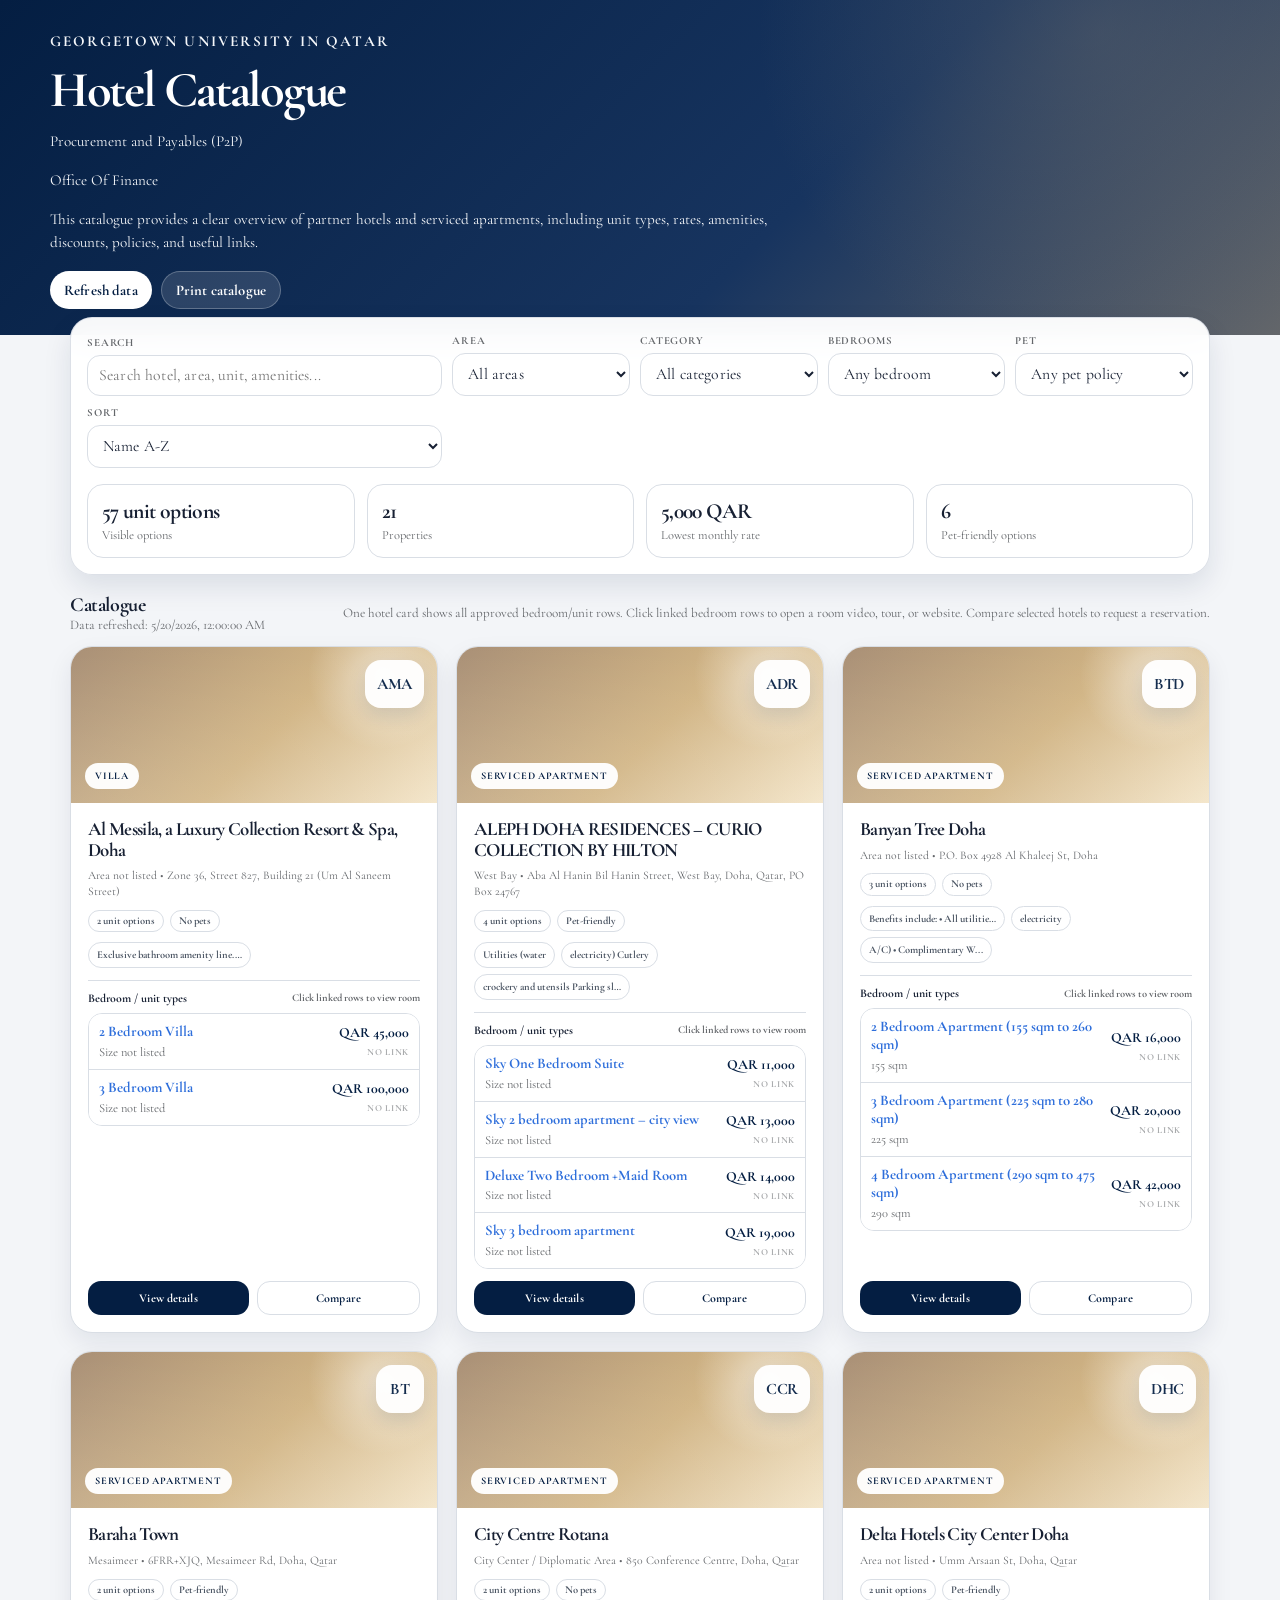
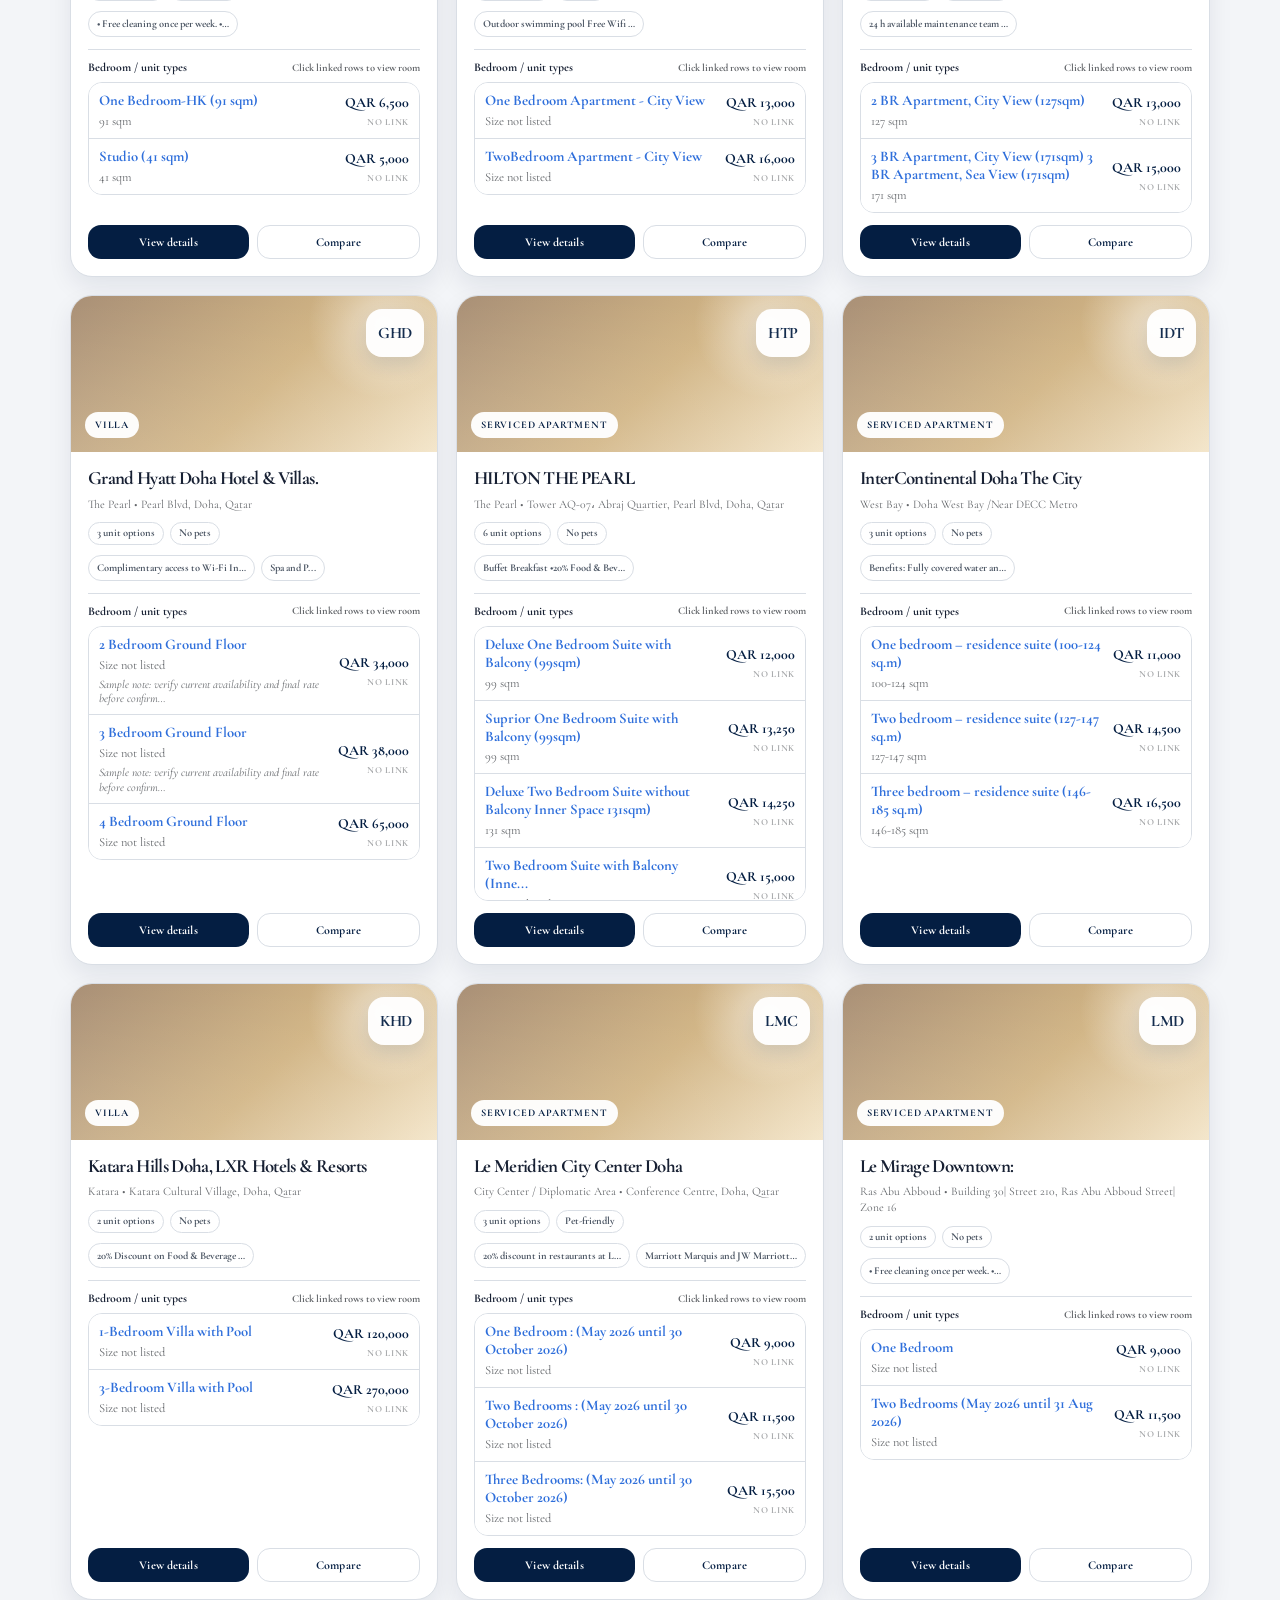
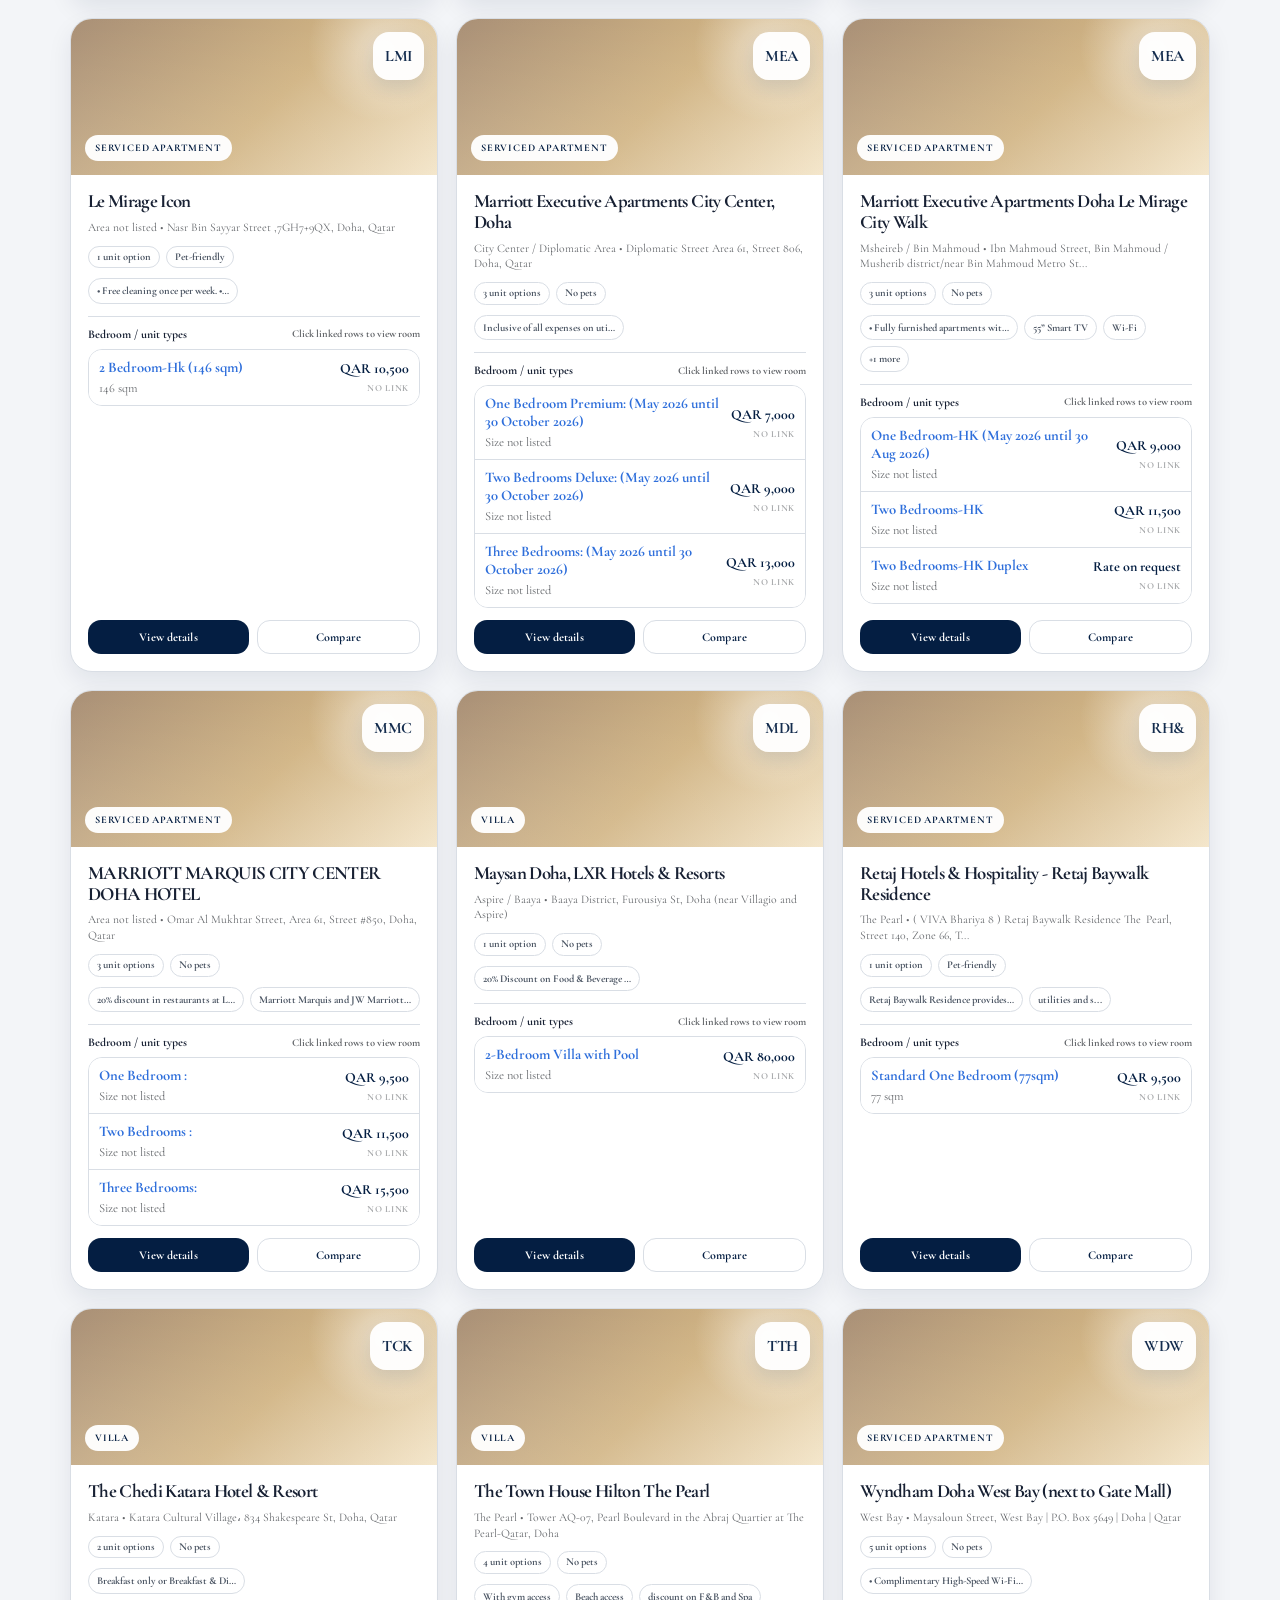
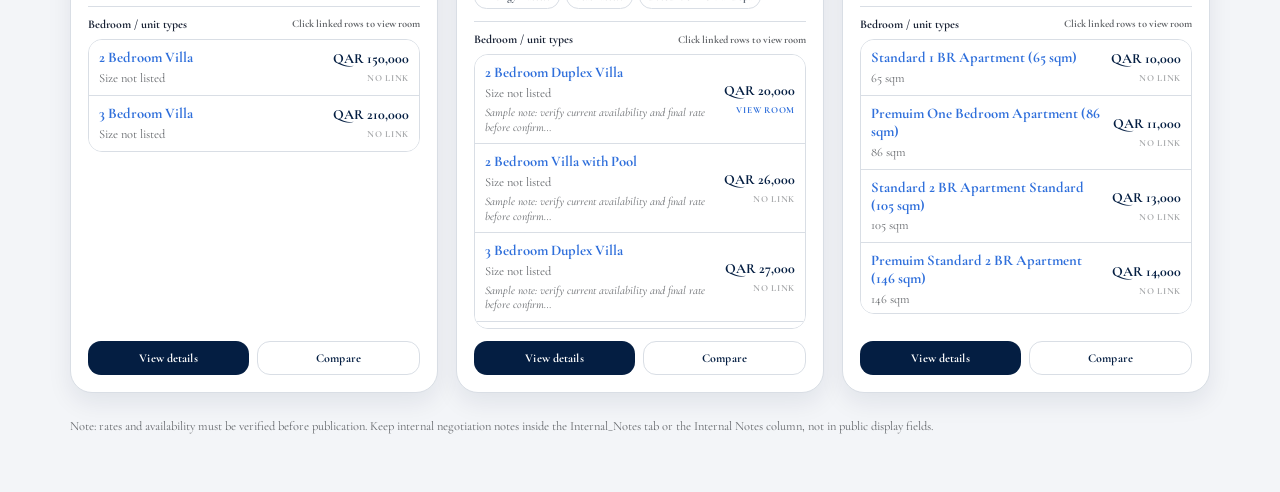
==== index.html @ a8987db7 "Update index.html" ====
<!doctype html>
<html lang="en">
<head>
  <meta charset="utf-8">
  <meta name="viewport" content="width=device-width, initial-scale=1">
  <title>GU-Q Hotel & Serviced Apartment Catalogue</title>
  <link rel="preconnect" href="https://fonts.googleapis.com">
  <link rel="preconnect" href="https://fonts.gstatic.com" crossorigin>
  <link href="https://fonts.googleapis.com/css2?family=Cormorant+Garamond:wght@500;600;700&family=Inter:wght@400;500;600;700;800&display=swap" rel="stylesheet">
  <link rel="stylesheet" href="styles.css">
</head>
<body>
  <header class="hero">
    <div class="hero-inner">
      <p class="eyebrow">Georgetown University in Qatar</p>
      <h1>Hotel Catalogue</h1>
      <p class="hero-subtitle">Procurement and Payables (P2P)</p>
      <p class="hero-subtitle">Office Of Finance</p>
      <p>This catalogue provides a clear overview of partner hotels and serviced apartments, including unit types, rates, amenities, discounts, policies, and useful links.</p>
      <div class="hero-actions">
        <button id="refreshBtn" type="button">Refresh data</button>
        <button id="printBtn" type="button" class="secondary">Print catalogue</button>
        <!--<button id="exportBtn" type="button" class="secondary">Export visible CSV</button>-->
      </div>
    </div>
  </header>

  <main>
    <section class="panel">
      <div class="toolbar">
        <div class="field">
          <label for="searchInput">Search</label>
          <input id="searchInput" type="search" placeholder="Search hotel, area, unit, amenities...">
        </div>
        <div class="field">
          <label for="areaFilter">Area</label>
          <select id="areaFilter"></select>
        </div>
        <div class="field">
          <label for="categoryFilter">Category</label>
          <select id="categoryFilter"></select>
        </div>
        <div class="field">
          <label for="bedroomFilter">Bedrooms</label>
          <select id="bedroomFilter"></select>
        </div>
        <div class="field">
          <label for="petFilter">Pet</label>
          <select id="petFilter">
            <option value="">Any pet policy</option>
            <option value="yes">Pet-friendly only</option>
            <option value="no">Not pet-friendly</option>
          </select>
        </div>
        <div class="field">
          <label for="sortSelect">Sort</label>
          <select id="sortSelect">
            <option value="name">Name A-Z</option>
            <option value="price-low">Price: low to high</option>
            <option value="price-high">Price: high to low</option>
            <option value="bedrooms">Bedrooms</option>
          </select>
        </div>
      </div>

      <div class="stats">
        <div class="stat"><strong id="resultCount">0 options</strong><span>Visible options</span></div>
        <div class="stat"><strong id="propertyCount">0</strong><span>Properties</span></div>
        <div class="stat"><strong id="minRate">—</strong><span>Lowest monthly rate</span></div>
        <div class="stat"><strong id="petCount">0</strong><span>Pet-friendly options</span></div>
      </div>
    </section>

    <div class="content-head">
      <div>
        <h2>Catalogue</h2>
        <div class="small-note" id="updatedAt">Loading data...</div>
      </div>
      <div class="small-note">One hotel card shows all approved bedroom/unit rows. Click linked bedroom rows to open a room video, tour, or website. Compare selected hotels to request a reservation.</div>
    </div>

    <section id="catalogueGrid" class="grid"></section>

    <section id="compareDrawer" class="compare-drawer">
      <div id="compareContent"></div>
    </section>

    <p class="footer-note">
      Note: rates and availability must be verified before publication. Keep internal negotiation notes inside the Internal_Notes tab or the Internal Notes column, not in public display fields.
    </p>
  </main>

  <div id="detailModal" class="modal">
    <div id="modalBody"></div>
  </div>

  <script src="config.js"></script>
  <script src="sample-data.js"></script>
  <script src="app.js"></script>
</body>
</html>
---- styles.css ----
:root {
  --ink: #172033;
  --muted: #63666A;
  --line: #D9DEE5;
  --soft: #F4F5F7;
  --card: #FFFFFF;
  --navy: #041E42;
  --blue: #2F6FDB;
  --gray: #63666A;
  --silver: #EEF1F4;
  --green: #246B3D;
  --red: #A33D2D;
  --shadow: 0 12px 28px rgba(4, 30, 66, 0.10);
  --radius: 22px;
}

* {
  box-sizing: border-box;
}

body {
  margin: 0;
  font-family: "Cormorant Garamond", Garamond, "Times New Roman", serif;
  color: var(--ink);
  background: #F3F5F8;
}

a {
  color: inherit;
}

.hero {
  background:
    radial-gradient(circle at 86% 10%, rgba(99,102,106,0.42), transparent 30%),
    linear-gradient(135deg, #041E42, #17345F 62%, #63666A);
  color: white;
  padding: 30px 22px 26px;
}

.hero-inner {
  max-width: 1180px;
  margin: 0 auto;
}

.eyebrow {
  color: #D7DBE0;
  font-size: 0.76rem;
  text-transform: uppercase;
  letter-spacing: 0.14em;
  font-weight: 800;
  margin: 0 0 10px;
}

h1 {
  margin: 0;
  font-size: clamp(1.8rem, 4vw, 3.15rem);
  line-height: 1.02;
  letter-spacing: -0.045em;
  max-width: 820px;
}

.hero p {
  max-width: 760px;
  color: #F5F7FA;
  font-size: 0.95rem;
  line-height: 1.55;
}

.hero-actions {
  display: flex;
  gap: 9px;
  flex-wrap: wrap;
  margin-top: 16px;
}

button, .button-link {
  font-family: inherit;
  border: 0;
  cursor: pointer;
  border-radius: 999px;
  padding: 9px 14px;
  font-weight: 800;
  font-size: 0.92rem;
  background: white;
  color: var(--navy);
  text-decoration: none;
}

button.secondary {
  background: rgba(255,255,255,0.13);
  color: white;
  border: 1px solid rgba(255,255,255,0.25);
}

button.ghost {
  background: transparent;
  color: var(--navy);
  border: 1px solid var(--line);
}

main {
  max-width: 1180px;
  margin: -18px auto 56px;
  padding: 0 20px;
}

.panel {
  background: rgba(255,255,255,0.96);
  backdrop-filter: blur(15px);
  border: 1px solid rgba(217,222,229,0.92);
  box-shadow: var(--shadow);
  border-radius: var(--radius);
  padding: 16px;
}

.toolbar {
  display: grid;
  grid-template-columns: 2fr repeat(4, minmax(130px, 1fr));
  gap: 10px;
  align-items: end;
}

.field label {
  display: block;
  font-size: 0.68rem;
  color: var(--muted);
  font-weight: 900;
  text-transform: uppercase;
  letter-spacing: 0.08em;
  margin-bottom: 6px;
}

input, select {
  font-family: inherit;
  width: 100%;
  border: 1px solid var(--line);
  border-radius: 13px;
  padding: 10px 11px;
  font-size: 0.98rem;
  background: white;
  color: var(--ink);
}

.stats {
  display: grid;
  grid-template-columns: repeat(4, minmax(0, 1fr));
  gap: 12px;
  margin: 16px 0 0;
}

.stat {
  background: white;
  border: 1px solid var(--line);
  border-radius: 16px;
  padding: 13px 14px;
}

.stat strong {
  display: block;
  font-size: 1.35rem;
  letter-spacing: -0.03em;
}

.stat span {
  color: var(--muted);
  font-size: 0.78rem;
}

.content-head {
  display: flex;
  justify-content: space-between;
  align-items: center;
  gap: 12px;
  margin: 18px 0 13px;
}

.content-head h2 {
  margin: 0;
  font-size: 1.25rem;
  letter-spacing: -0.02em;
}

.small-note {
  color: var(--muted);
  font-size: 0.82rem;
}

.grid {
  display: grid;
  grid-template-columns: repeat(3, minmax(0, 1fr));
  gap: 18px;
}

.card {
  background: var(--card);
  border: 1px solid var(--line);
  border-radius: var(--radius);
  overflow: hidden;
  box-shadow: 0 10px 24px rgba(4, 30, 66, 0.08);
  display: flex;
  flex-direction: column;
}

.card-media {
  height: 156px;
  background:
    radial-gradient(circle at 85% 18%, rgba(255,255,255,0.5), transparent 22%),
    linear-gradient(135deg, #a68c72 0%, #cfb17f 55%, #f2e2c3 100%);
  color: var(--navy);
  display: grid;
  place-items: center;
  position: relative;
  overflow: hidden;
}

.card-media::after {
  content: "";
  position: absolute;
  inset: 0;
  background: linear-gradient(180deg, rgba(255,255,255,0.03), rgba(255,253,248,0.16));
  pointer-events: none;
}

.card-media img {
  width: 100%;
  height: 100%;
  object-fit: cover;
}

.placeholder,
.media-initials {
  position: absolute;
  top: 13px;
  right: 13px;
  display: inline-grid;
  place-items: center;
  min-width: 48px;
  height: 48px;
  padding: 0 12px;
  border-radius: 16px;
  background: rgba(255,255,255,0.96);
  color: var(--navy);
  font-size: 1rem;
  font-weight: 900;
  letter-spacing: -0.02em;
  box-shadow: 0 8px 18px rgba(4,30,66,0.12);
  opacity: 1;
}

.badge {
  position: absolute;
  bottom: 14px;
  left: 14px;
  background: rgba(255,255,255,0.96);
  color: var(--navy);
  border-radius: 999px;
  padding: 7px 10px;
  font-size: 0.64rem;
  letter-spacing: 0.08em;
  text-transform: uppercase;
  font-weight: 900;
  z-index: 1;
}

.card-body {
  padding: 16px 17px 17px;
  display: flex;
  flex-direction: column;
  gap: 8px;
  flex: 1;
}

.hotel-title-row {
  display: block;
}

.card h3 {
  margin: 0;
  font-size: 1.18rem;
  line-height: 1.1;
  letter-spacing: -0.035em;
  font-weight: 700;
}

.unit {
  color: var(--muted);
  font-size: 0.73rem;
  line-height: 1.35;
}

.meta {
  display: flex;
  flex-wrap: wrap;
  gap: 6px;
  margin-top: 2px;
}

.pill {
  border: 1px solid var(--line);
  background: #FFFFFF;
  border-radius: 999px;
  padding: 5px 8px;
  font-size: 0.66rem;
  color: #4B5563;
  font-weight: 800;
  line-height: 1;
}

.price {
  font-size: 0.94rem;
  line-height: 1.08;
  font-weight: 900;
  letter-spacing: -0.035em;
  margin-top: 0;
  color: var(--navy);
  text-align: right;
  white-space: nowrap;
}

.price small {
  display: block;
  font-size: 0.58rem;
  color: var(--muted);
  font-weight: 800;
  letter-spacing: 0;
  margin-top: 2px;
}

.amenities {
  color: #4B5563;
  font-size: 0.72rem;
  line-height: 1.45;
  min-height: 0;
}

.amenity-chips {
  display: flex;
  flex-wrap: wrap;
  gap: 6px;
  margin-top: 2px;
}

.amenity-chip {
  max-width: 100%;
  border: 1px solid var(--line);
  background: #FFFFFF;
  border-radius: 999px;
  padding: 6px 8px;
  font-size: 0.66rem;
  color: #4B5563;
  font-weight: 700;
  line-height: 1.1;
  white-space: nowrap;
  overflow: hidden;
  text-overflow: ellipsis;
}

.card-actions {
  display: flex;
  gap: 8px;
  margin-top: auto;
  padding-top: 4px;
}

.card-actions button {
  flex: 1;
  padding: 9px 11px;
  border-radius: 13px;
  font-size: 0.75rem;
}

.primary {
  background: var(--navy);
  color: white;
}

.compare-selected {
  background: #eaf7ef !important;
  color: var(--green) !important;
}

.empty {
  padding: 34px;
  text-align: center;
  border: 1px dashed #B8BDC4;
  border-radius: var(--radius);
  background: white;
  color: var(--muted);
}

.modal {
  position: fixed;
  inset: 0;
  background: rgba(4,30,66,0.68);
  display: none;
  align-items: center;
  justify-content: center;
  padding: 20px;
  z-index: 20;
}

.modal.open {
  display: flex;
}

.modal-card {
  background: #FFFFFF;
  border-radius: 24px;
  max-width: 940px;
  width: 100%;
  max-height: 92vh;
  overflow: auto;
  box-shadow: 0 32px 70px rgba(0,0,0,0.3);
}

.modal-hero {
  height: 220px;
  background: linear-gradient(135deg, #041E42, #63666A 60%, #D7DBE0);
  color: var(--navy);
  position: relative;
  display: grid;
  place-items: center;
}

.modal-hero img {
  width: 100%;
  height: 100%;
  object-fit: cover;
}

.close {
  position: absolute;
  top: 14px;
  right: 14px;
  background: rgba(255,253,248,0.92);
  color: var(--navy);
}

.modal-content {
  padding: 21px;
}

.details-grid {
  display: grid;
  grid-template-columns: 1fr 1fr;
  gap: 14px;
}

.detail-block {
  background: var(--soft);
  border: 1px solid var(--line);
  border-radius: 16px;
  padding: 14px;
}

.detail-block h4 {
  margin: 0 0 8px;
  font-size: 0.92rem;
}

.detail-block p {
  white-space: pre-line;
  margin: 0;
  line-height: 1.52;
  color: #4B5563;
  font-size: 0.86rem;
}

.links {
  display: flex;
  gap: 8px;
  flex-wrap: wrap;
  margin-top: 12px;
}

.links a {
  display: inline-block;
  background: var(--navy);
  color: white;
  padding: 9px 12px;
  border-radius: 999px;
  font-weight: 800;
  text-decoration: none;
  font-size: 0.78rem;
}

.compare-drawer {
  position: sticky;
  bottom: 16px;
  z-index: 10;
  margin-top: 20px;
  display: none;
}

.compare-drawer.open {
  display: block;
}

.compare-table {
  width: 100%;
  border-collapse: collapse;
  overflow: hidden;
  border-radius: 18px;
  background: white;
  box-shadow: var(--shadow);
}

.compare-table th,
.compare-table td {
  padding: 11px;
  border-bottom: 1px solid var(--line);
  text-align: left;
  vertical-align: top;
  font-size: 0.82rem;
}

.compare-table th {
  background: var(--navy);
  color: white;
}

.footer-note {
  margin-top: 24px;
  color: var(--muted);
  font-size: 0.78rem;
  line-height: 1.5;
}

/* Grouped hotel view: one hotel card can display many bedroom/unit types. */
.hotel-card .card-body {
  gap: 8px;
}

.unit-list-head {
  display: flex;
  align-items: center;
  justify-content: space-between;
  gap: 12px;
  margin-top: 4px;
  padding-top: 10px;
  border-top: 1px solid var(--line);
  font-size: 0.74rem;
}

.unit-list-head strong {
  font-size: 0.74rem;
}

.unit-list-head span {
  color: var(--muted);
  font-size: 0.66rem;
  font-weight: 800;
}

.unit-list {
  display: grid;
  gap: 0;
  border: 1px solid var(--line);
  border-radius: 14px;
  overflow: hidden;
  background: white;
  max-height: 275px;
}

.unit-row {
  display: grid;
  grid-template-columns: minmax(0, 1fr) auto;
  gap: 10px;
  align-items: center;
  border-bottom: 1px solid var(--line);
  background: #FFFFFF;
  padding: 9px 10px;
}

.unit-row:last-child {
  border-bottom: 0;
}

.unit-row.compact {
  background: #FFFFFF;
}

.unit-row-link {
  text-decoration: none;
  color: inherit;
  transition: background 0.16s ease, transform 0.16s ease, border-color 0.16s ease;
}

.unit-row-link:hover {
  background: #F4F8FF;
  border-color: rgba(4,30,66,0.22);
}

.unit-side {
  text-align: right;
  display: grid;
  gap: 2px;
  justify-items: end;
}

.unit-link-label {
  display: inline-block !important;
  color: var(--blue) !important;
  font-size: 0.58rem !important;
  font-weight: 900;
  text-transform: uppercase;
  letter-spacing: 0.08em;
}

.muted-link {
  color: var(--muted) !important;
  opacity: 0.55;
}

.unit-row strong,
.unit-option-line strong {
  display: block;
  font-size: 0.92rem;
  color: var(--blue);
  line-height: 1.22;
  font-weight: 750;
}

.unit-row span,
.unit-option-line span {
  display: block;
  color: var(--muted);
  font-size: 0.78rem;
  margin-top: 3px;
}

.unit-price {
  font-weight: 700;
  font-size: 0.88rem;
  color: var(--navy);
  white-space: nowrap;
  text-align: right;
}

.unit-options-block {
  background: #ffffff;
}

.unit-options-table {
  display: grid;
  gap: 8px;
}

.unit-option-line {
  display: grid;
  grid-template-columns: minmax(0, 1fr) auto;
  gap: 12px;
  align-items: center;
  padding: 11px;
  border: 1px solid var(--line);
  border-radius: 14px;
  background: var(--soft);
}

.unit-option-line > div:last-child {
  text-align: right;
  white-space: nowrap;
}

@media (max-width: 980px) {
  .toolbar {
    grid-template-columns: 1fr 1fr;
  }
  .grid, .stats {
    grid-template-columns: repeat(2, minmax(0, 1fr));
  }
}

@media (max-width: 640px) {
  .toolbar, .grid, .stats, .details-grid {
    grid-template-columns: 1fr;
  }
  main {
    padding: 0 14px;
  }
  .hotel-title-row,
  .unit-row,
  .unit-option-line {
    grid-template-columns: 1fr;
  }
  .price,
  .unit-price,
  .unit-option-line > div:last-child {
    text-align: left;
  }
}

@media print {
  .hero-actions, .toolbar, .card-actions, .compare-drawer, .modal {
    display: none !important;
  }
  body {
    background: white;
  }
  main {
    margin: 0;
    max-width: none;
  }
  .grid {
    grid-template-columns: repeat(2, 1fr);
  }
  .card {
    break-inside: avoid;
  }
}


.modal-eyebrow {
  color: var(--blue);
  margin-bottom: 8px;
}

.unit-option-link {
  text-decoration: none;
  color: inherit;
  transition: background 0.16s ease, border-color 0.16s ease;
}

.unit-option-link:hover {
  background: #F4F8FF;
  border-color: rgba(4,30,66,0.24);
}

@media (max-width: 640px) {
  .unit-side {
    text-align: left;
    justify-items: start;
  }
}


/* Garamond-style serif refinement */
body, button, input, select, textarea {
  font-family: "Cormorant Garamond", Garamond, "Times New Roman", serif;
}

button, .button-link, input, select {
  letter-spacing: 0.01em;
}

/* Details modal no longer repeats the hotel image. */
.modal-card {
  position: relative;
}

.no-detail-image .modal-content {
  padding-top: 58px;
}

.no-detail-image .close {
  top: 16px;
  right: 16px;
}

/* Room rows: friendly blue for the clickable bedroom/unit option names. */
.unit-row strong,
.unit-option-line strong,
.compare-unit-line strong {
  color: var(--blue);
}

.unit-row-link:hover,
.unit-option-link:hover {
  background: #F3F8FF;
  border-color: rgba(47, 111, 219, 0.28);
}

.rate-note-inline {
  color: #5B6472 !important;
  font-style: italic;
  margin-top: 4px !important;
}

.rate-notes-block {
  background: #F8FAFC;
}

.rate-notes-list {
  display: grid;
  gap: 8px;
}

.rate-note-item {
  background: white;
  border: 1px solid var(--line);
  border-radius: 12px;
  padding: 9px 10px;
}

.rate-note-item strong {
  display: block;
  color: var(--blue);
  font-size: 0.95rem;
  margin-bottom: 3px;
}

.rate-note-item p {
  margin: 0;
  white-space: pre-line;
}

.compare-panel {
  background: white;
  border: 1px solid var(--line);
  border-radius: 18px;
  box-shadow: var(--shadow);
  overflow: hidden;
}

.compare-heading {
  padding: 13px 15px;
  border-bottom: 1px solid var(--line);
  background: #F8FAFC;
}

.compare-heading strong {
  display: block;
  color: var(--navy);
  font-size: 1.05rem;
}

.compare-heading span {
  display: block;
  color: var(--muted);
  font-size: 0.86rem;
  margin-top: 2px;
}

.compare-unit-line {
  padding: 5px 0;
  border-bottom: 1px solid rgba(217,222,229,0.72);
}

.compare-unit-line:last-child {
  border-bottom: 0;
}

.compare-unit-line strong {
  display: block;
  font-size: 0.95rem;
}

.compare-unit-line span,
.compare-unit-line em {
  display: block;
  color: var(--muted);
  font-size: 0.82rem;
  line-height: 1.35;
}

.compare-unit-line em {
  font-style: italic;
}

.compare-actions {
  display: grid;
  gap: 8px;
  min-width: 150px;
}

.reservation-select {
  border: 1px solid rgba(47, 111, 219, 0.35);
  color: var(--navy);
  background: #F3F8FF;
  border-radius: 999px;
  padding: 8px 10px;
  font-weight: 700;
  cursor: pointer;
}

.remove-compare {
  width: 100%;
  border-radius: 999px !important;
  padding: 8px 10px !important;
}

@media (max-width: 760px) {
  .compare-table,
  .compare-table thead,
  .compare-table tbody,
  .compare-table th,
  .compare-table td,
  .compare-table tr {
    display: block;
    width: 100%;
  }

  .compare-table thead {
    display: none;
  }

  .compare-table tr {
    border-bottom: 1px solid var(--line);
    padding: 10px;
  }

  .compare-table td {
    border-bottom: 0;
    padding: 7px 4px;
  }
}


/* === Final robustness and polish overrides === */
body,
button,
input,
select,
textarea {
  font-family: "Cormorant Garamond", Garamond, "Times New Roman", serif;
}

.unit-row strong,
.unit-option-line strong,
.compare-unit-line strong {
  color: #2F6FDB;
}

.rate-note-inline {
  display: block;
  margin-top: 3px;
  color: #63666A !important;
  font-size: 0.72rem !important;
  line-height: 1.25;
  font-style: italic;
}

.rate-notes-list {
  display: grid;
  gap: 9px;
}

.rate-note-item {
  background: #FFFFFF;
  border: 1px solid #D9DEE5;
  border-radius: 13px;
  padding: 10px 11px;
}

.rate-note-item strong {
  color: #041E42;
  display: block;
  margin-bottom: 4px;
}

.rate-note-item p {
  margin: 0;
}

.modal-card.no-detail-image {
  position: relative;
}

.no-detail-image .modal-content {
  padding-top: 58px;
}

.no-detail-image .close {
  top: 16px;
  right: 16px;
}

.compare-actions {
  display: grid;
  gap: 8px;
  min-width: 160px;
}

.reservation-select {
  border: 1px solid rgba(47, 111, 219, 0.35);
  color: #041E42;
  background: #F3F8FF;
  border-radius: 999px;
  padding: 8px 10px;
  font-weight: 700;
  cursor: pointer;
  width: 100%;
}

.remove-compare {
  width: 100%;
  border-radius: 999px !important;
  padding: 8px 10px !important;
}

@media (max-width: 760px) {
  .grid {
    grid-template-columns: 1fr;
  }

  .toolbar {
    grid-template-columns: 1fr;
  }

  .stats {
    grid-template-columns: 1fr 1fr;
  }

  .content-head,
  .unit-list-head {
    flex-direction: column;
    align-items: flex-start;
  }

  .details-grid {
    grid-template-columns: 1fr;
  }

  .unit-row,
  .unit-option-line {
    grid-template-columns: 1fr;
  }

  .unit-side {
    text-align: left;
    justify-items: start;
  }
}
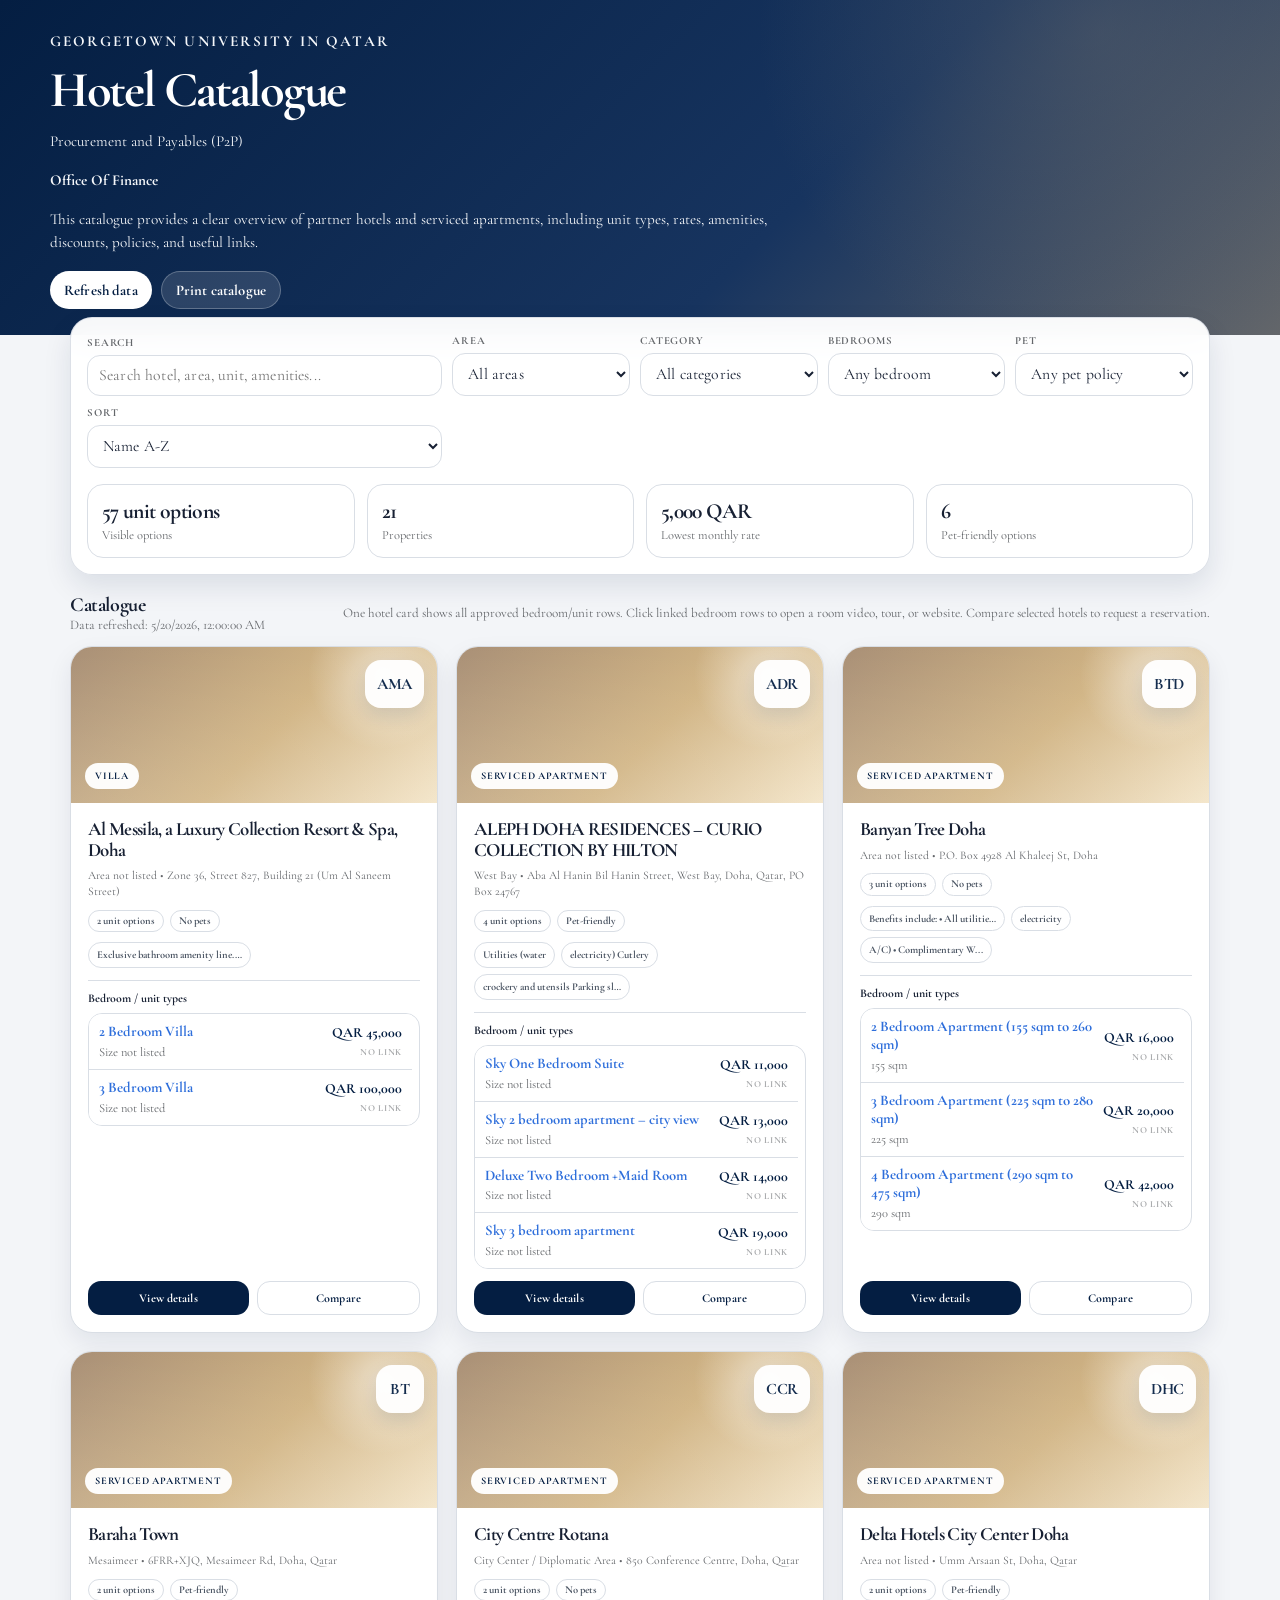
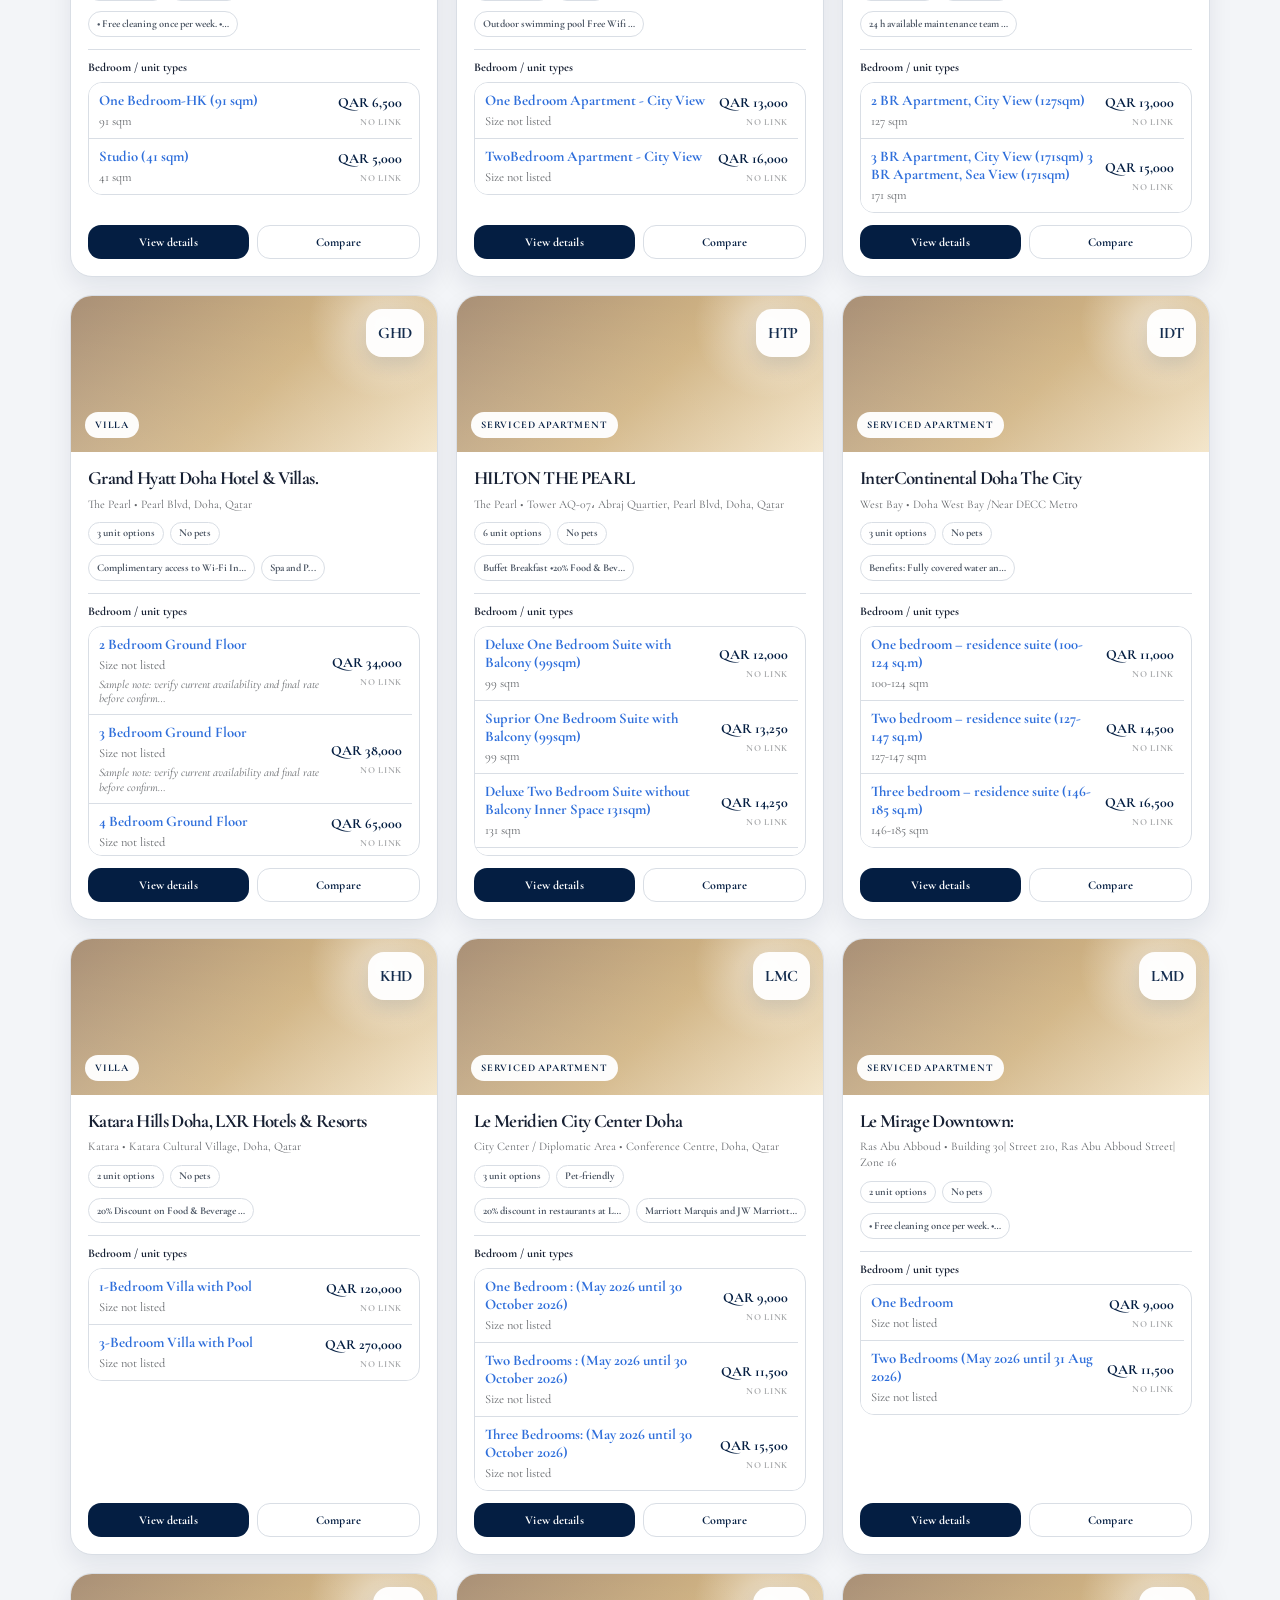
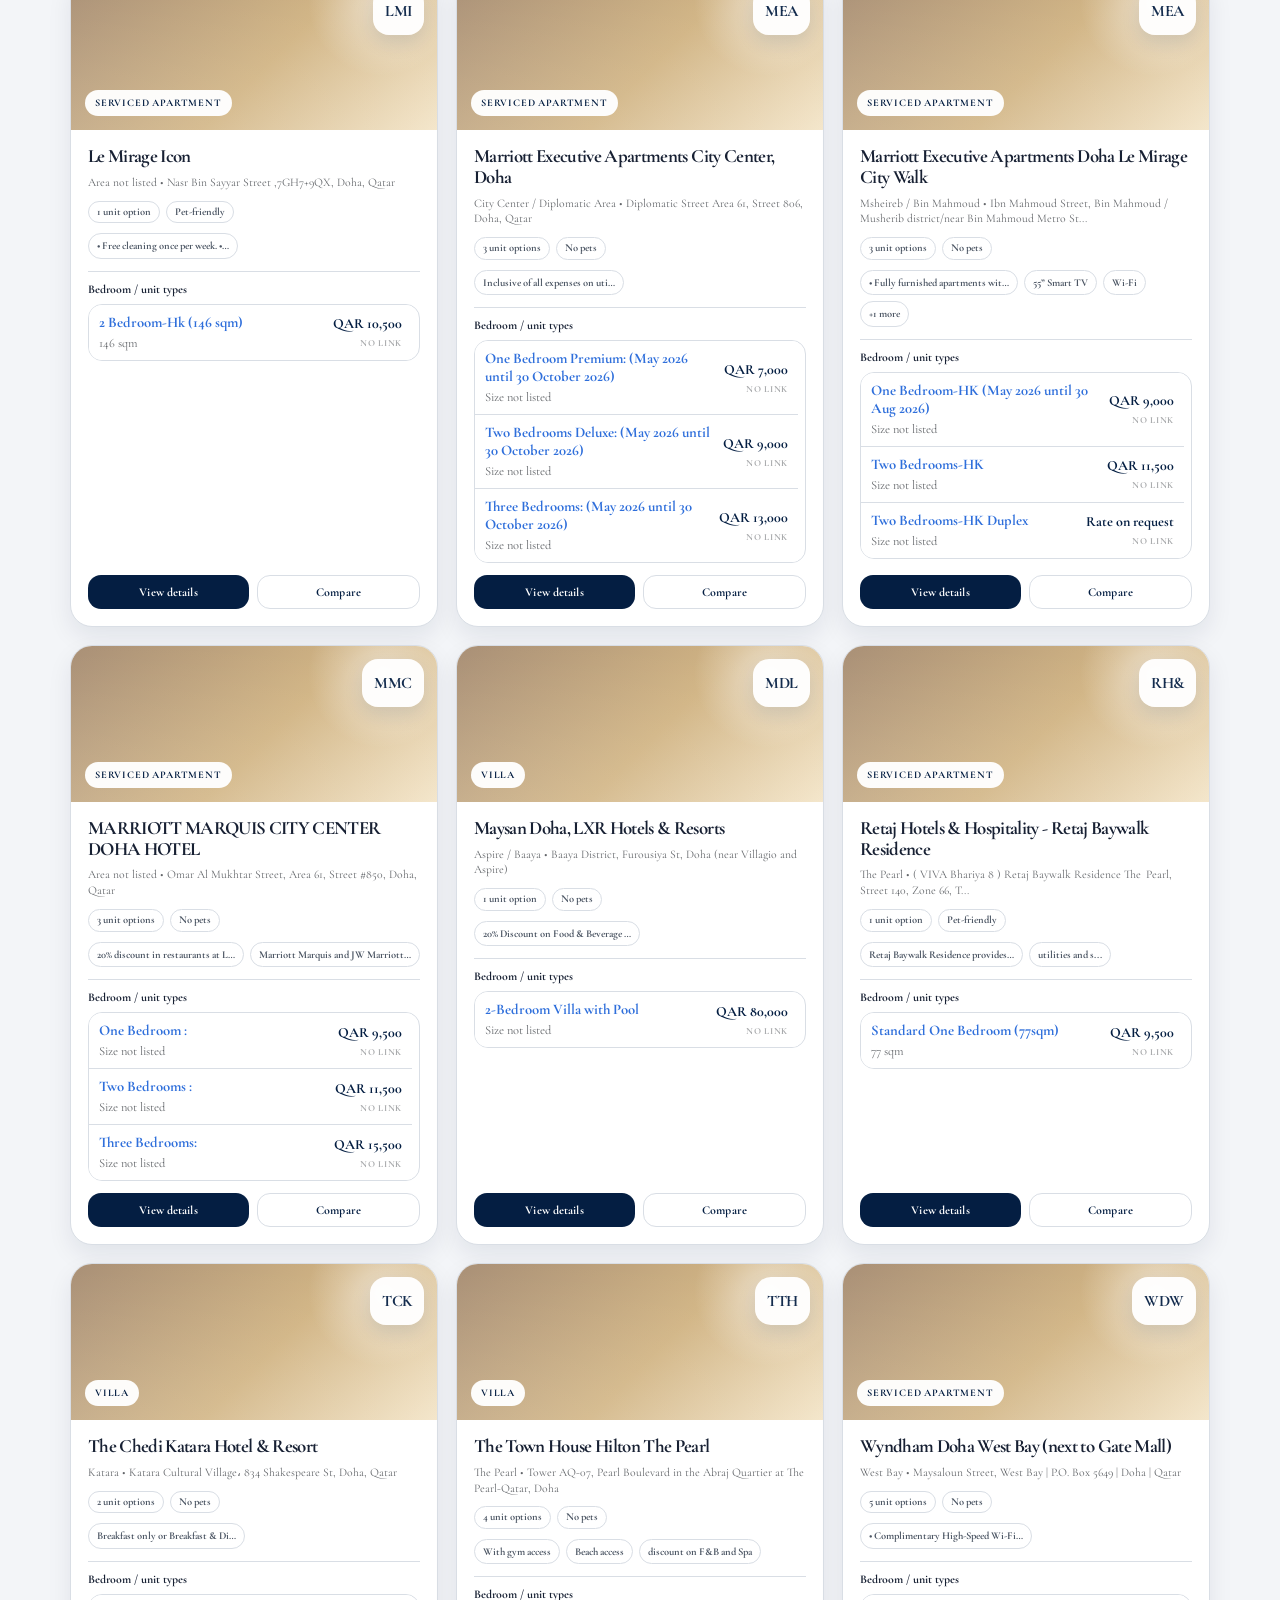
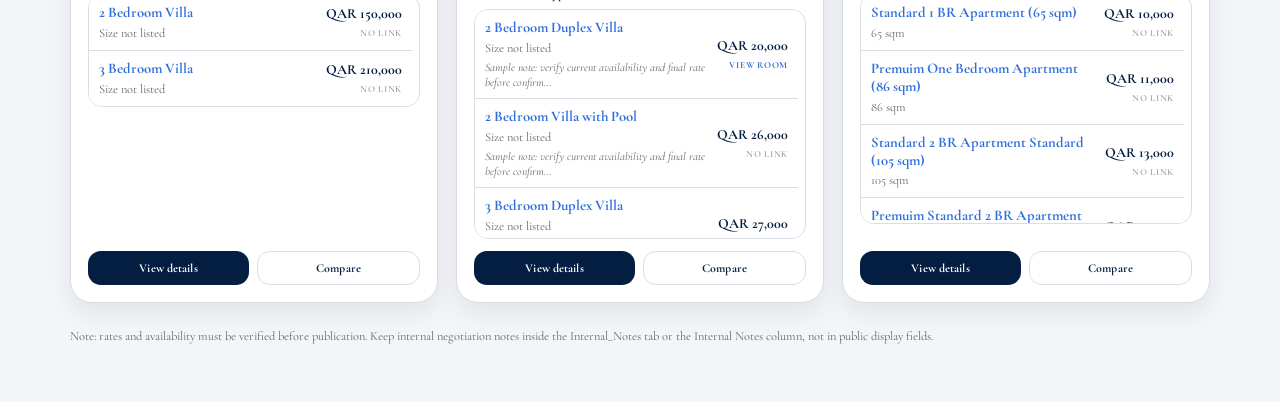
==== commit 2f45bb1e: "Update index.html" ====
--- a/index.html
+++ b/index.html
@@ -15,7 +15,7 @@
       <p class="eyebrow">Georgetown University in Qatar</p>
       <h1>Hotel Catalogue</h1>
       <p class="hero-subtitle">Procurement and Payables (P2P)</p>
-      <p class="hero-subtitle">Office Of Finance</p>
+      <p class="hero-subtitle"><b>Office Of Finance</b></p>
       <p>This catalogue provides a clear overview of partner hotels and serviced apartments, including unit types, rates, amenities, discounts, policies, and useful links.</p>
       <div class="hero-actions">
         <button id="refreshBtn" type="button">Refresh data</button>
--- a/styles.css
+++ b/styles.css
@@ -20,11 +20,16 @@
 
 body {
   margin: 0;
-  font-family: "Cormorant Garamond", Garamond, "Times New Roman", serif;
+  font-family: "Inter", Arial, sans-serif;
   color: var(--ink);
   background: #F3F5F8;
 }
-
+h1,
+h2,
+h3,
+.eyebrow {
+  font-family: "Cormorant Garamond", Garamond, "Times New Roman", serif;
+}
 a {
   color: inherit;
 }
@@ -557,9 +562,11 @@
   gap: 0;
   border: 1px solid var(--line);
   border-radius: 14px;
-  overflow: hidden;
+  overflow-y: auto;
+  overflow-x: hidden;
   background: white;
-  max-height: 275px;
+  max-height: 230px;
+  scrollbar-gutter: stable;
 }
 
 .unit-row {
@@ -1021,3 +1028,330 @@
     justify-items: start;
   }
 }
+
+
+/* === Compare drawer + scroll UX upgrades === */
+.unit-list::-webkit-scrollbar,
+.compare-scroll::-webkit-scrollbar,
+.compare-unit-scroll::-webkit-scrollbar,
+.compare-unit-picker-list::-webkit-scrollbar {
+  width: 7px;
+  height: 7px;
+}
+
+.unit-list::-webkit-scrollbar-thumb,
+.compare-scroll::-webkit-scrollbar-thumb,
+.compare-unit-scroll::-webkit-scrollbar-thumb,
+.compare-unit-picker-list::-webkit-scrollbar-thumb {
+  background: rgba(99, 102, 106, 0.42);
+  border-radius: 999px;
+}
+
+.unit-list-head span {
+  display: none;
+}
+
+.compare-drawer {
+  position: sticky;
+  bottom: 14px;
+  z-index: 10;
+  margin-top: 20px;
+}
+
+.compare-panel {
+  background: rgba(255, 255, 255, 0.98);
+  border: 1px solid rgba(217, 222, 229, 0.96);
+  border-radius: 20px;
+  box-shadow: 0 18px 38px rgba(4, 30, 66, 0.16);
+  overflow: hidden;
+}
+
+.compare-toolbar {
+  min-height: 42px;
+  display: flex;
+  align-items: center;
+  justify-content: space-between;
+  gap: 10px;
+  padding: 7px 9px 7px 13px;
+  background: #FFFFFF;
+  border-bottom: 1px solid var(--line);
+}
+
+.compare-count {
+  color: var(--muted);
+  font-size: 0.78rem;
+  font-weight: 800;
+  letter-spacing: 0.02em;
+}
+
+.compare-icons {
+  display: flex;
+  align-items: center;
+  gap: 6px;
+}
+
+.icon-button,
+.hotel-remove-icon,
+.unit-remove-icon {
+  width: 28px;
+  height: 28px;
+  min-width: 28px;
+  padding: 0 !important;
+  display: inline-grid;
+  place-items: center;
+  border-radius: 999px !important;
+  background: #F4F5F7;
+  color: var(--navy);
+  border: 1px solid var(--line);
+  font-size: 1rem;
+  line-height: 1;
+  font-weight: 900;
+}
+
+.icon-button:hover,
+.hotel-remove-icon:hover,
+.unit-remove-icon:hover {
+  background: #EEF3FF;
+  border-color: rgba(47, 111, 219, 0.35);
+}
+
+.compare-panel.collapsed .compare-toolbar {
+  border-bottom: 0;
+}
+
+.compare-collapsed-list {
+  display: flex;
+  flex-wrap: wrap;
+  gap: 6px;
+  padding: 0 13px 12px;
+}
+
+.compare-collapsed-list span {
+  max-width: 210px;
+  overflow: hidden;
+  text-overflow: ellipsis;
+  white-space: nowrap;
+  border: 1px solid var(--line);
+  border-radius: 999px;
+  padding: 4px 8px;
+  color: var(--muted);
+  font-size: 0.72rem;
+  font-weight: 800;
+}
+
+.compare-scroll {
+  max-height: min(62vh, 540px);
+  overflow: auto;
+}
+
+.compare-table {
+  box-shadow: none;
+  border-radius: 0;
+  min-width: 920px;
+}
+
+.compare-table th {
+  position: sticky;
+  top: 0;
+  z-index: 1;
+  background: var(--navy);
+  color: white;
+  font-size: 0.76rem;
+  letter-spacing: 0.04em;
+  text-transform: uppercase;
+}
+
+.compare-table th,
+.compare-table td {
+  padding: 10px;
+}
+
+.compare-hotel-cell {
+  display: grid;
+  grid-template-columns: minmax(0, 1fr) auto;
+  align-items: start;
+  gap: 8px;
+}
+
+.compare-hotel-cell strong {
+  display: block;
+  font-size: 0.92rem;
+  line-height: 1.22;
+  color: var(--navy);
+}
+
+.hotel-remove-icon {
+  background: #FFFFFF;
+}
+
+.compare-unit-scroll {
+  max-height: 190px;
+  overflow-y: auto;
+  overflow-x: hidden;
+  padding-right: 3px;
+}
+
+.compare-unit-line {
+  display: grid;
+  grid-template-columns: minmax(0, 1fr) auto;
+  gap: 8px;
+  align-items: start;
+  padding: 6px 0;
+  border-bottom: 1px solid rgba(217, 222, 229, 0.78);
+}
+
+.compare-unit-main {
+  min-width: 0;
+}
+
+.compare-unit-line strong {
+  color: var(--blue);
+  font-size: 0.88rem;
+  line-height: 1.2;
+}
+
+.compare-unit-line span,
+.compare-unit-line em {
+  color: var(--muted);
+  font-size: 0.75rem;
+  line-height: 1.28;
+}
+
+.unit-remove-icon {
+  width: 23px;
+  height: 23px;
+  min-width: 23px;
+  font-size: 0.9rem;
+  background: #FFFFFF;
+  color: var(--muted);
+}
+
+.compare-unit-empty {
+  color: var(--muted);
+  font-size: 0.8rem;
+  padding: 4px 0 8px;
+}
+
+.compare-unit-picker {
+  margin-top: 7px;
+  position: relative;
+}
+
+.compare-unit-picker summary {
+  width: 28px;
+  height: 28px;
+  display: inline-grid;
+  place-items: center;
+  list-style: none;
+  border-radius: 999px;
+  border: 1px solid rgba(47, 111, 219, 0.32);
+  background: #F3F8FF;
+  color: var(--blue);
+  font-weight: 900;
+  cursor: pointer;
+}
+
+.compare-unit-picker summary::-webkit-details-marker {
+  display: none;
+}
+
+.compare-unit-picker[open] summary {
+  background: var(--navy);
+  color: white;
+  border-color: var(--navy);
+}
+
+.compare-unit-picker-list {
+  margin-top: 7px;
+  display: grid;
+  gap: 6px;
+  max-height: 210px;
+  overflow-y: auto;
+  overflow-x: hidden;
+  padding-right: 3px;
+}
+
+.compare-unit-choice {
+  width: 100%;
+  display: grid;
+  grid-template-columns: 24px minmax(0, 1fr);
+  gap: 8px;
+  align-items: start;
+  text-align: left;
+  border: 1px solid var(--line);
+  background: #FFFFFF;
+  color: var(--ink);
+  border-radius: 12px;
+  padding: 7px 8px;
+}
+
+.compare-unit-choice.selected {
+  background: #F4F8FF;
+  border-color: rgba(47, 111, 219, 0.3);
+}
+
+.choice-icon {
+  width: 22px;
+  height: 22px;
+  display: inline-grid;
+  place-items: center;
+  border-radius: 999px;
+  background: #EEF1F4;
+  color: var(--blue);
+  font-weight: 900;
+  line-height: 1;
+}
+
+.choice-text strong,
+.choice-text em {
+  display: block;
+}
+
+.choice-text strong {
+  color: var(--navy);
+  font-size: 0.82rem;
+  line-height: 1.2;
+}
+
+.choice-text em {
+  margin-top: 2px;
+  color: var(--muted);
+  font-size: 0.72rem;
+  font-style: normal;
+}
+
+.reservation-select {
+  min-width: 112px;
+  width: auto;
+  max-width: 132px;
+  border-radius: 999px;
+  padding: 7px 9px;
+  font-size: 0.82rem;
+}
+
+.compare-actions {
+  min-width: 0;
+}
+
+@media (max-width: 760px) {
+  .compare-scroll {
+    max-height: 68vh;
+  }
+
+  .compare-table {
+    min-width: 0;
+  }
+
+  .compare-table td {
+    padding: 9px 10px;
+  }
+
+  .compare-hotel-cell {
+    align-items: center;
+  }
+
+  .reservation-select {
+    width: 100%;
+    max-width: none;
+  }
+}
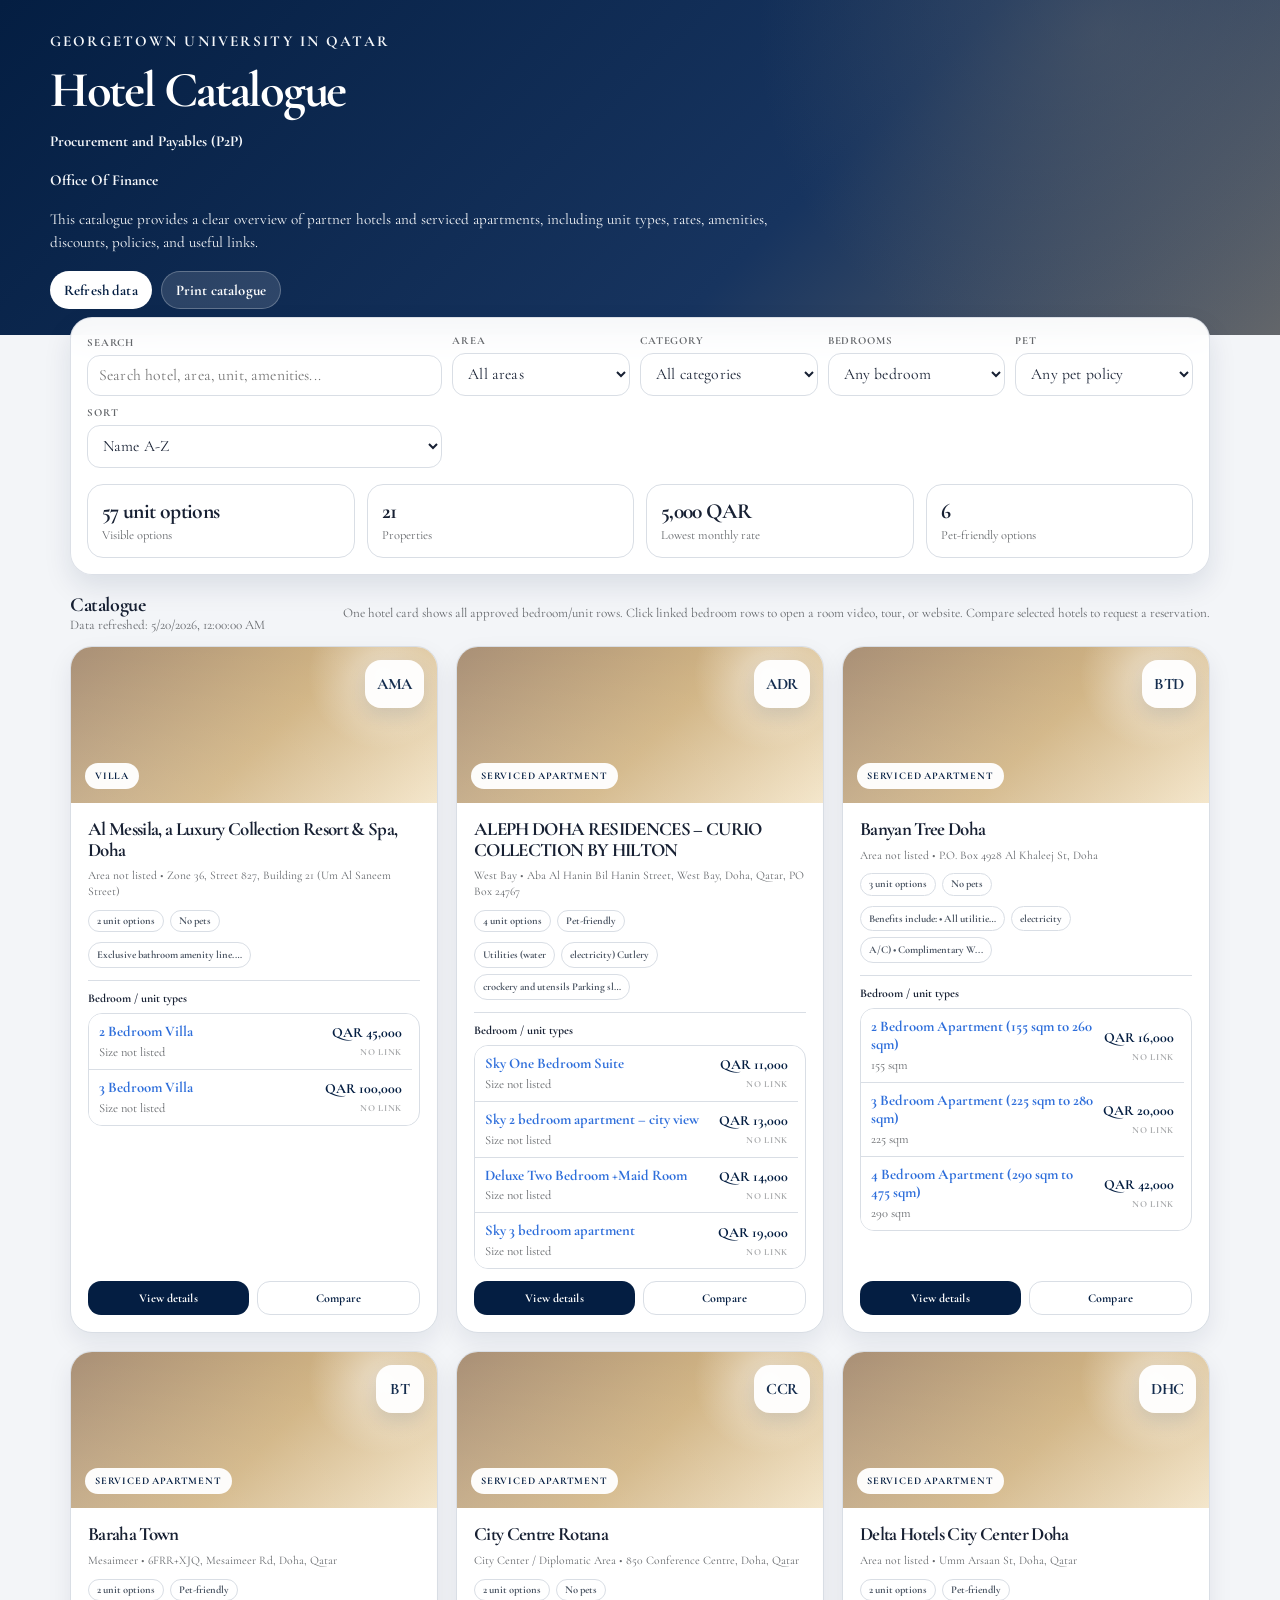
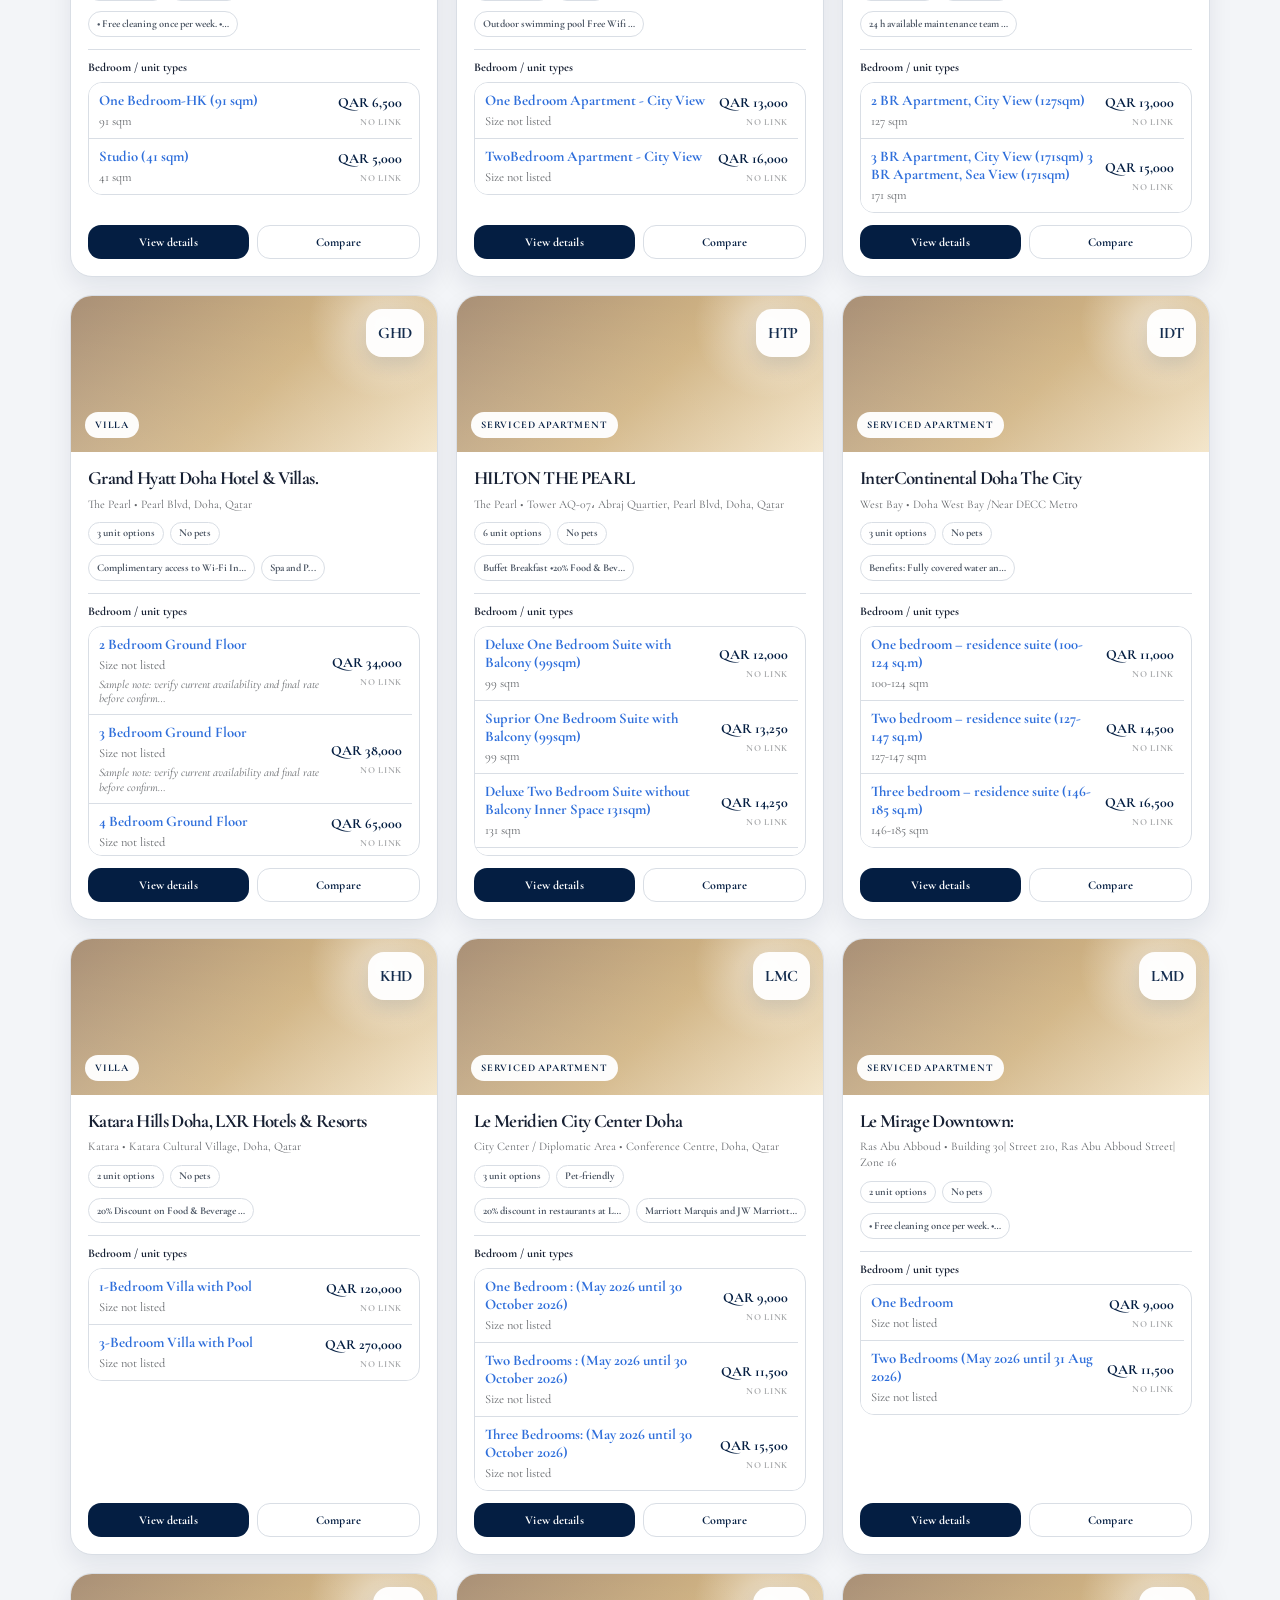
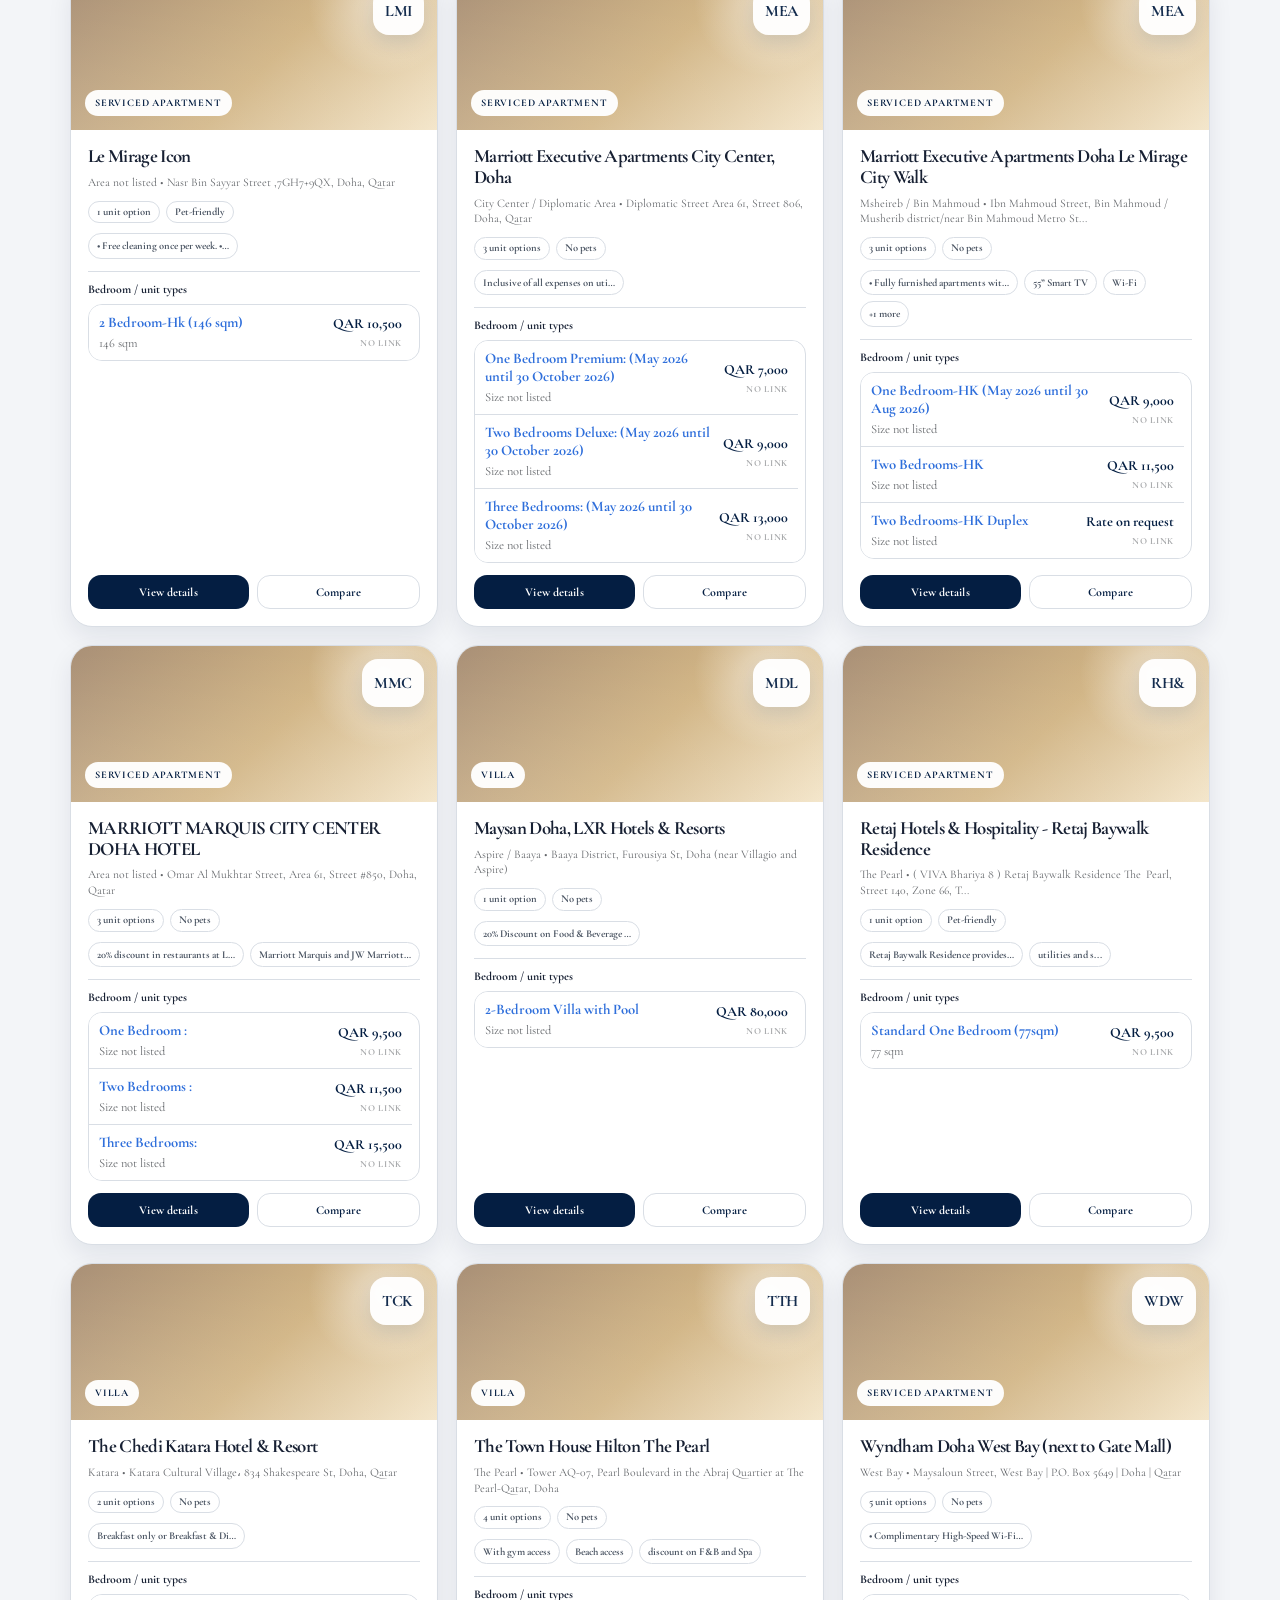
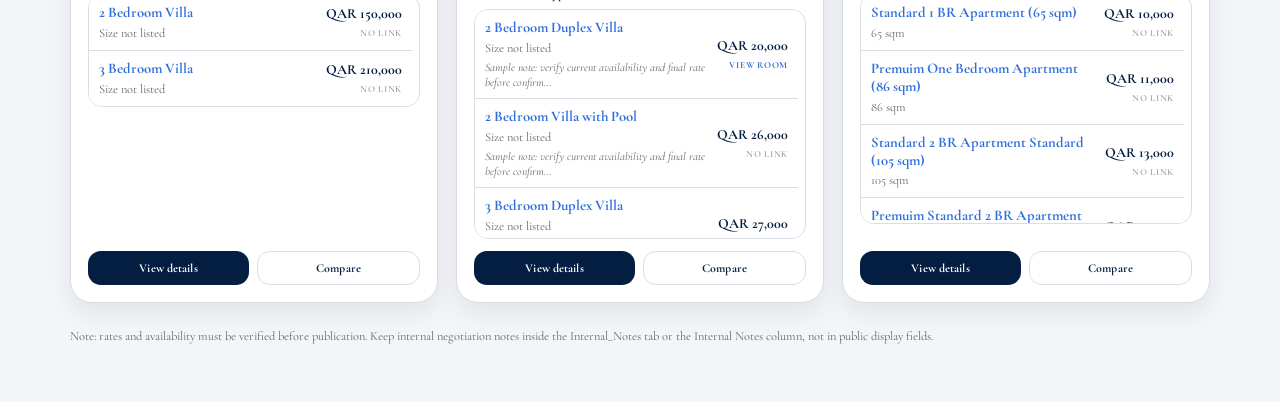
==== commit f4c95069: "Update index.html" ====
--- a/index.html
+++ b/index.html
@@ -14,7 +14,7 @@
     <div class="hero-inner">
       <p class="eyebrow">Georgetown University in Qatar</p>
       <h1>Hotel Catalogue</h1>
-      <p class="hero-subtitle">Procurement and Payables (P2P)</p>
+      <p class="hero-subtitle"><b>Procurement and Payables (P2P)</b></p>
       <p class="hero-subtitle"><b>Office Of Finance</b></p>
       <p>This catalogue provides a clear overview of partner hotels and serviced apartments, including unit types, rates, amenities, discounts, policies, and useful links.</p>
       <div class="hero-actions">
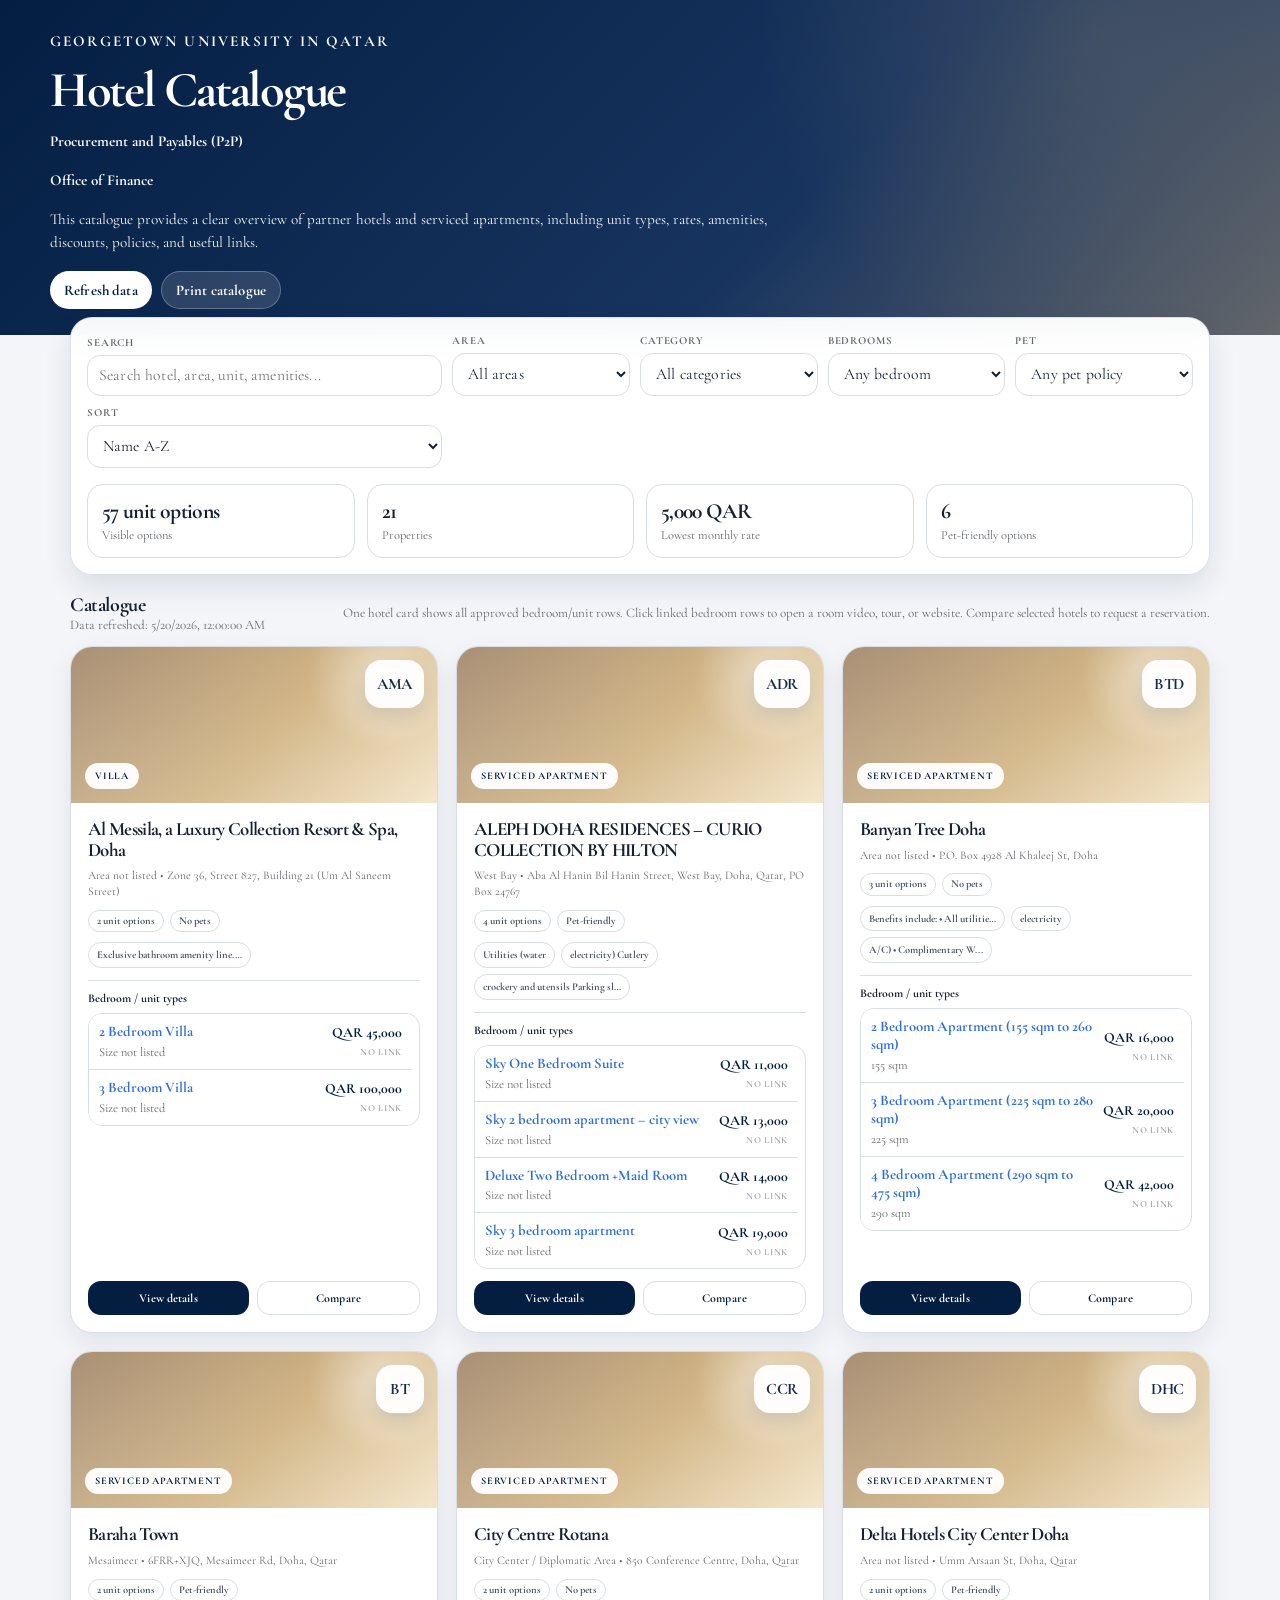
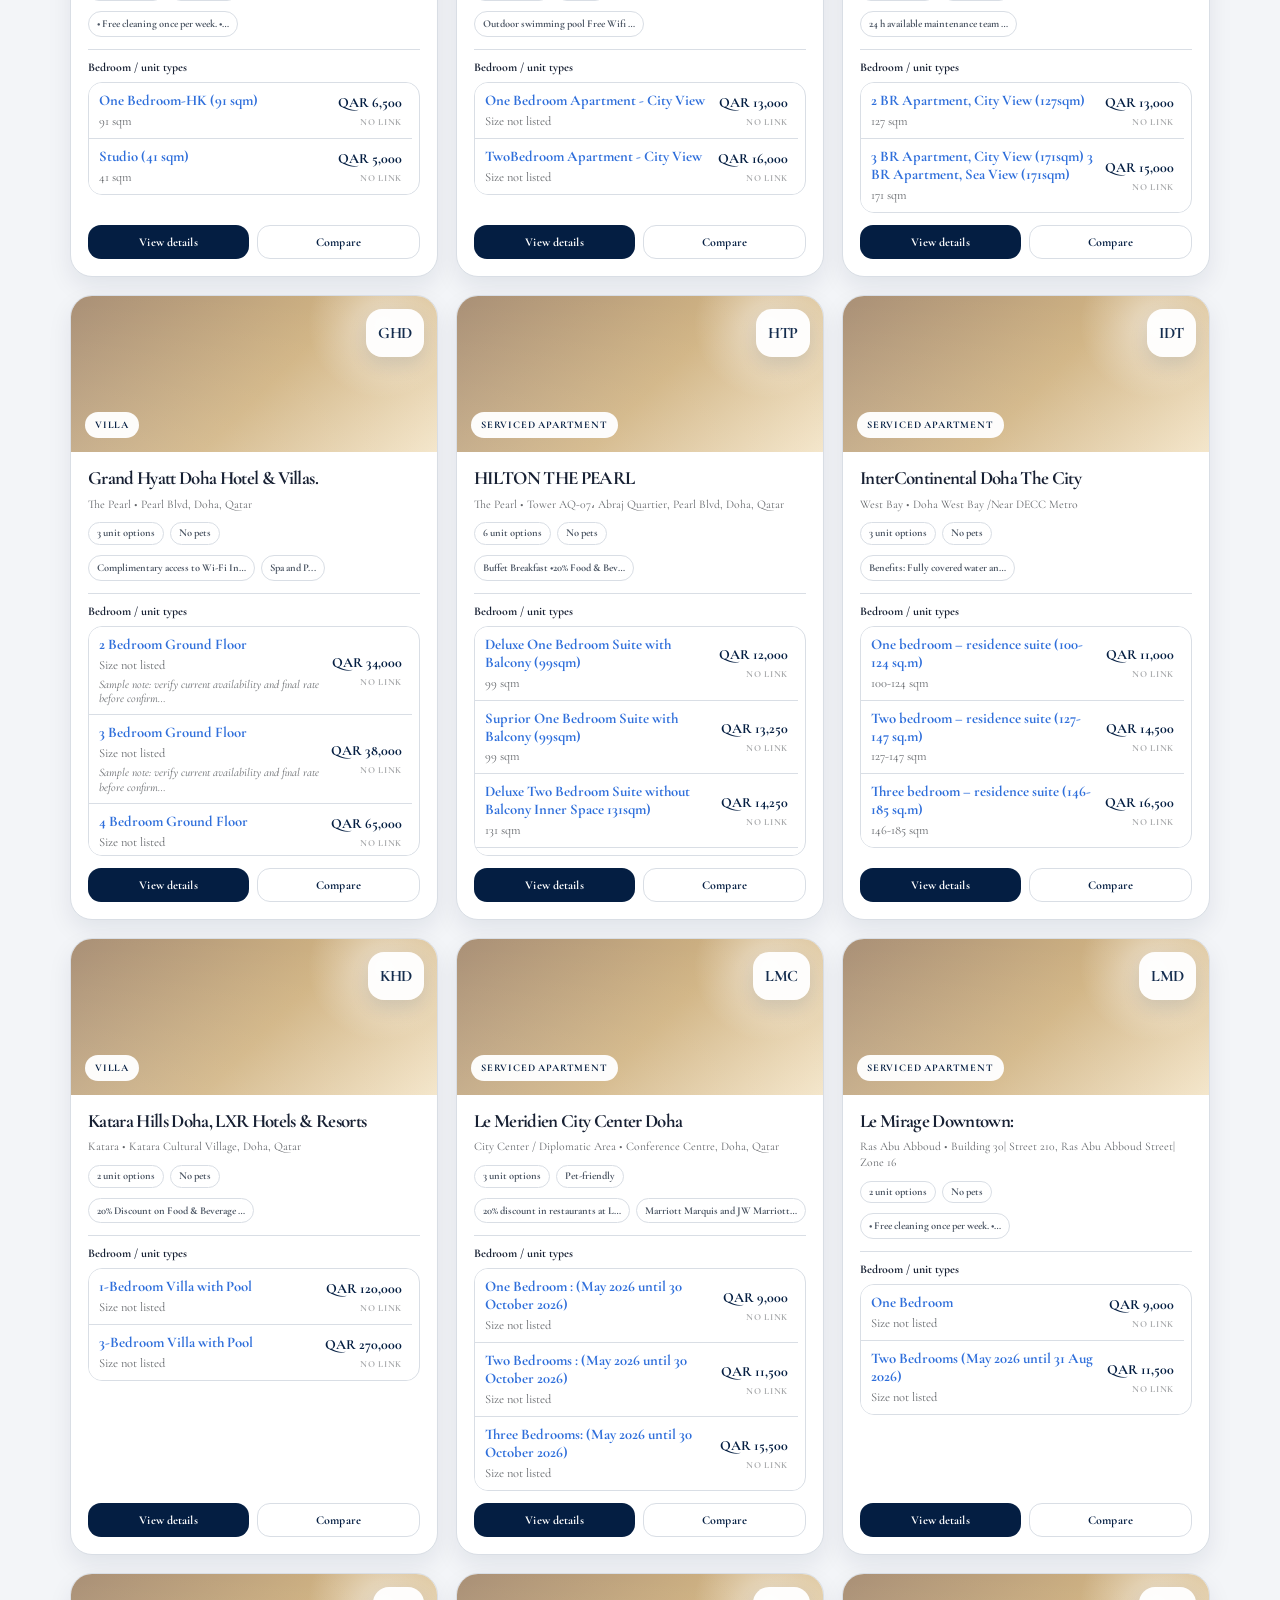
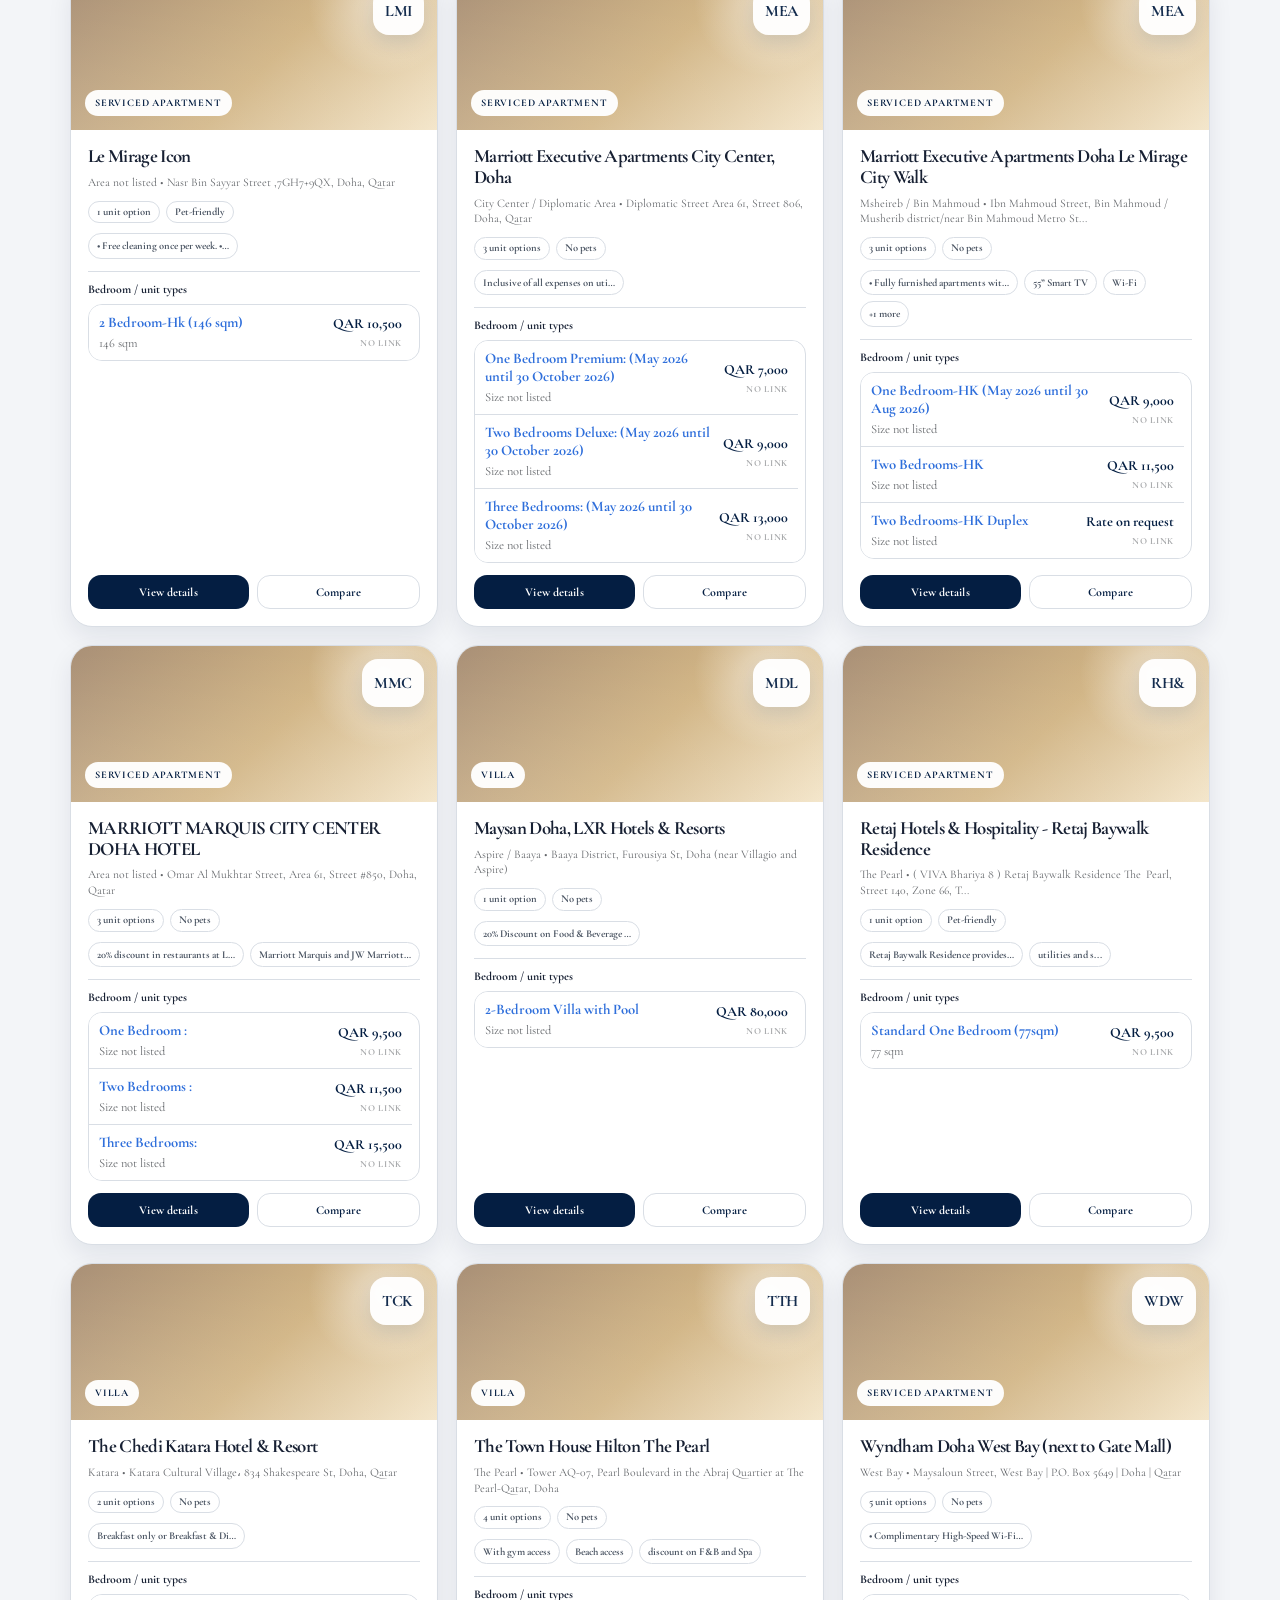
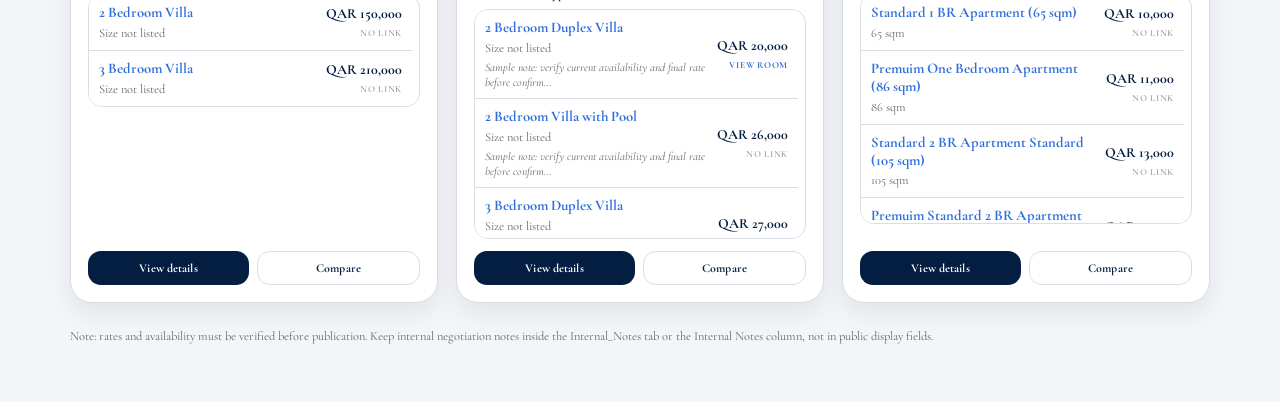
==== commit 1000d57b: "Update index.html" ====
--- a/index.html
+++ b/index.html
@@ -14,8 +14,10 @@
     <div class="hero-inner">
       <p class="eyebrow">Georgetown University in Qatar</p>
       <h1>Hotel Catalogue</h1>
-      <p class="hero-subtitle"><b>Procurement and Payables (P2P)</b></p>
-      <p class="hero-subtitle"><b>Office Of Finance</b></p>
+      <div class="hero-office">
+         <p><b>Procurement and Payables (P2P)</b></p>
+         <p><b>Office of Finance</b></p>
+      </div>
       <p>This catalogue provides a clear overview of partner hotels and serviced apartments, including unit types, rates, amenities, discounts, policies, and useful links.</p>
       <div class="hero-actions">
         <button id="refreshBtn" type="button">Refresh data</button>
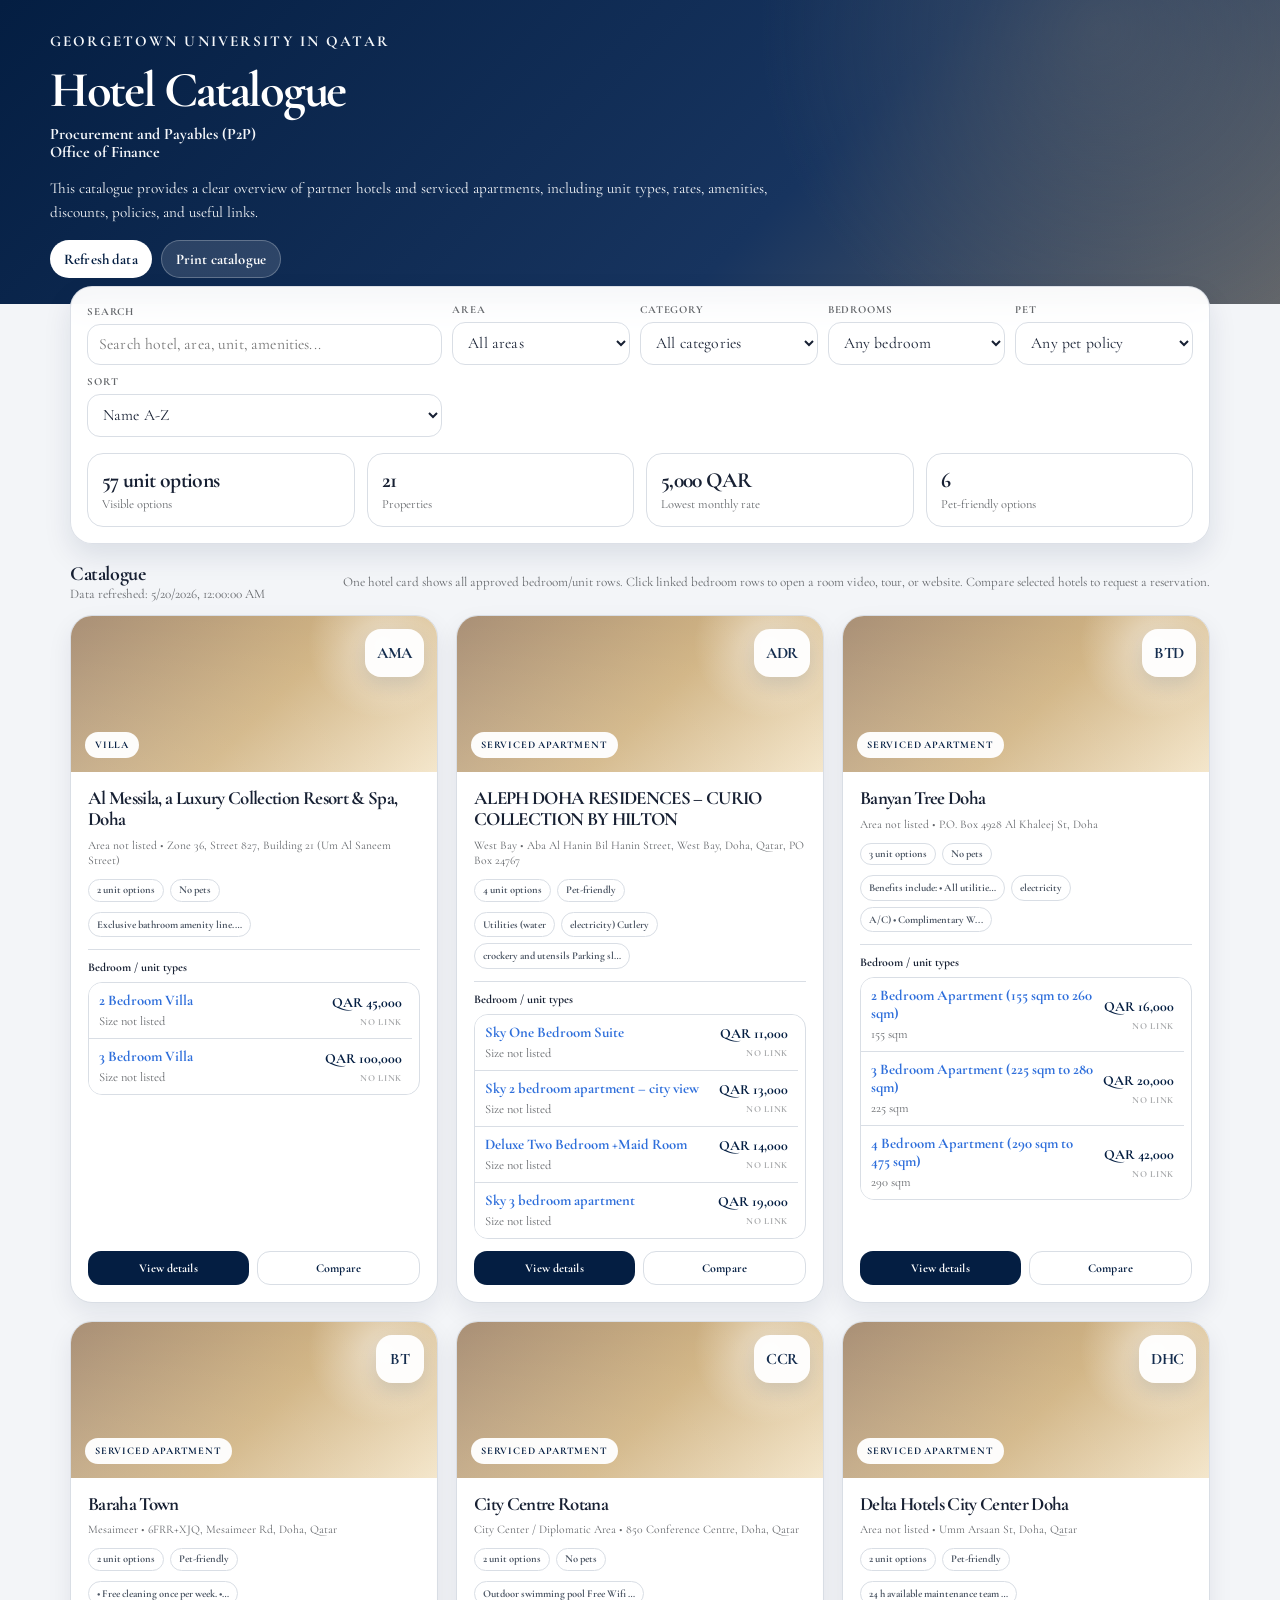
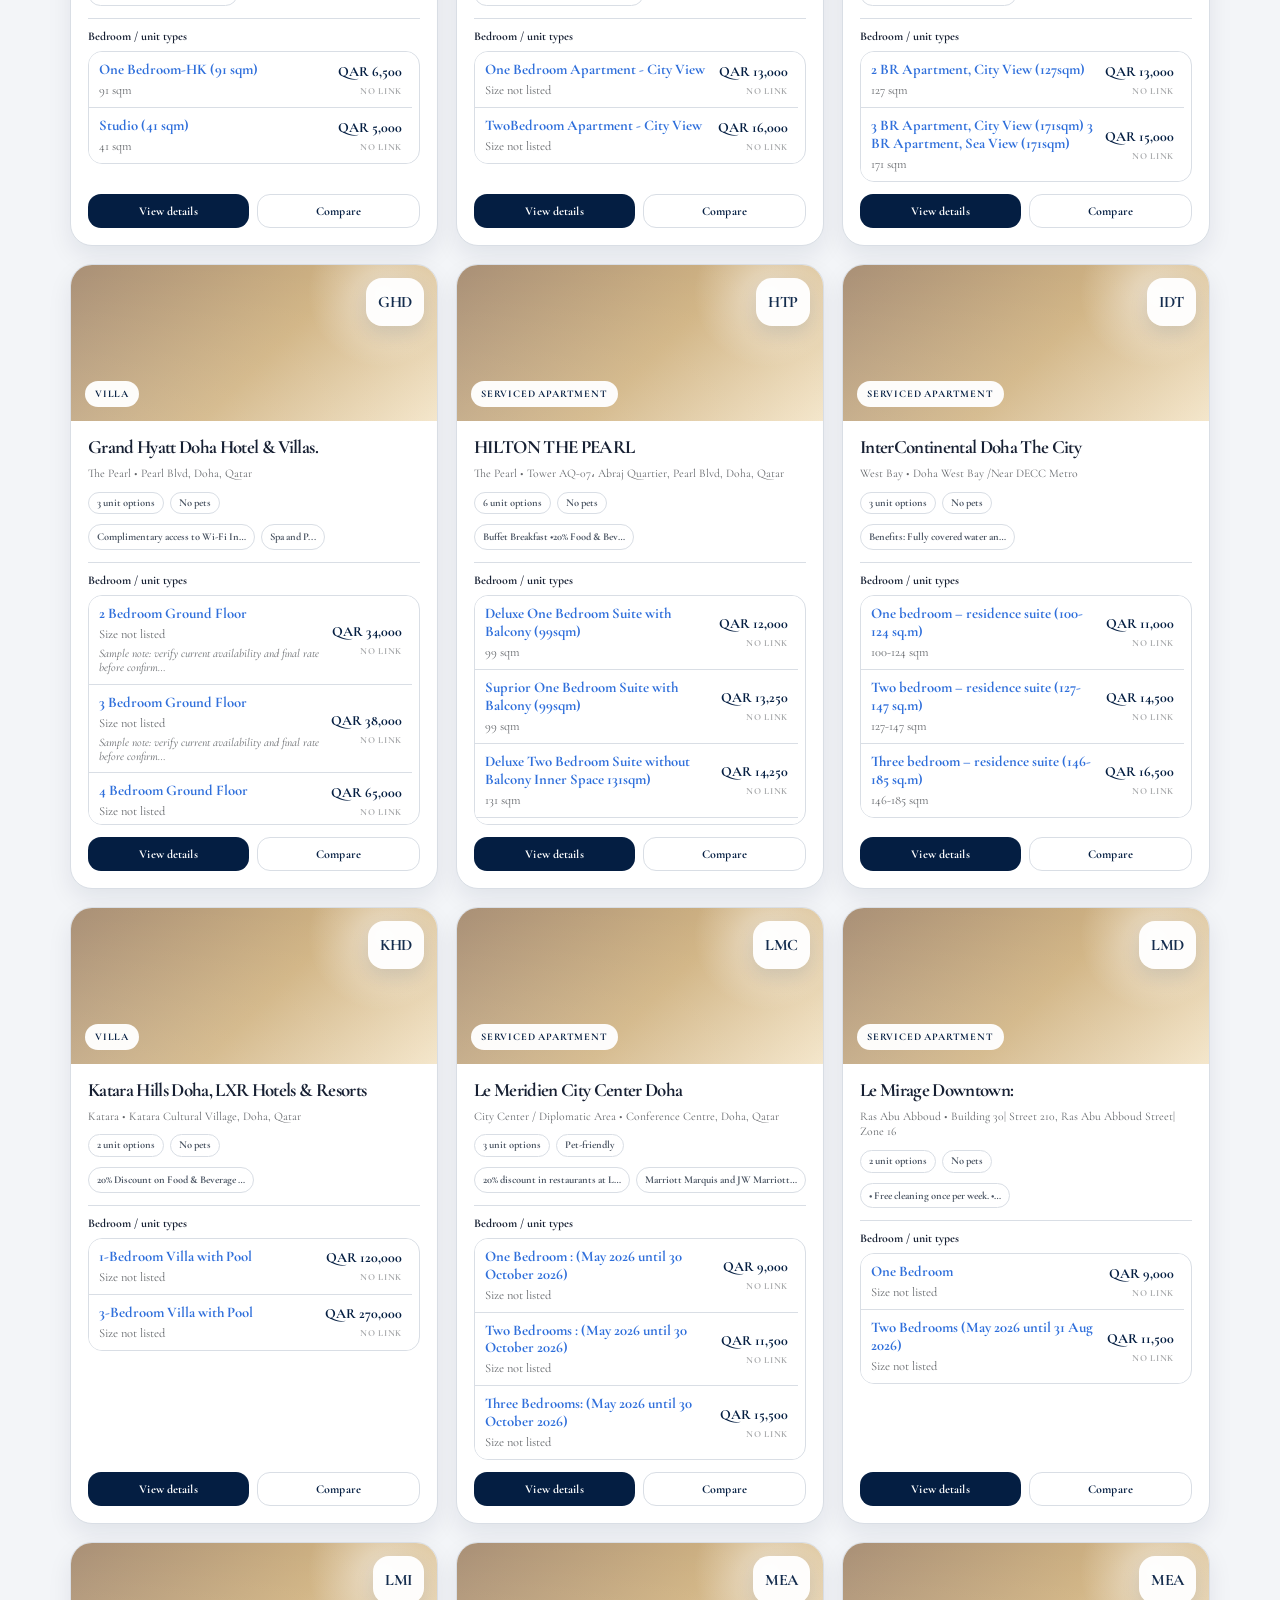
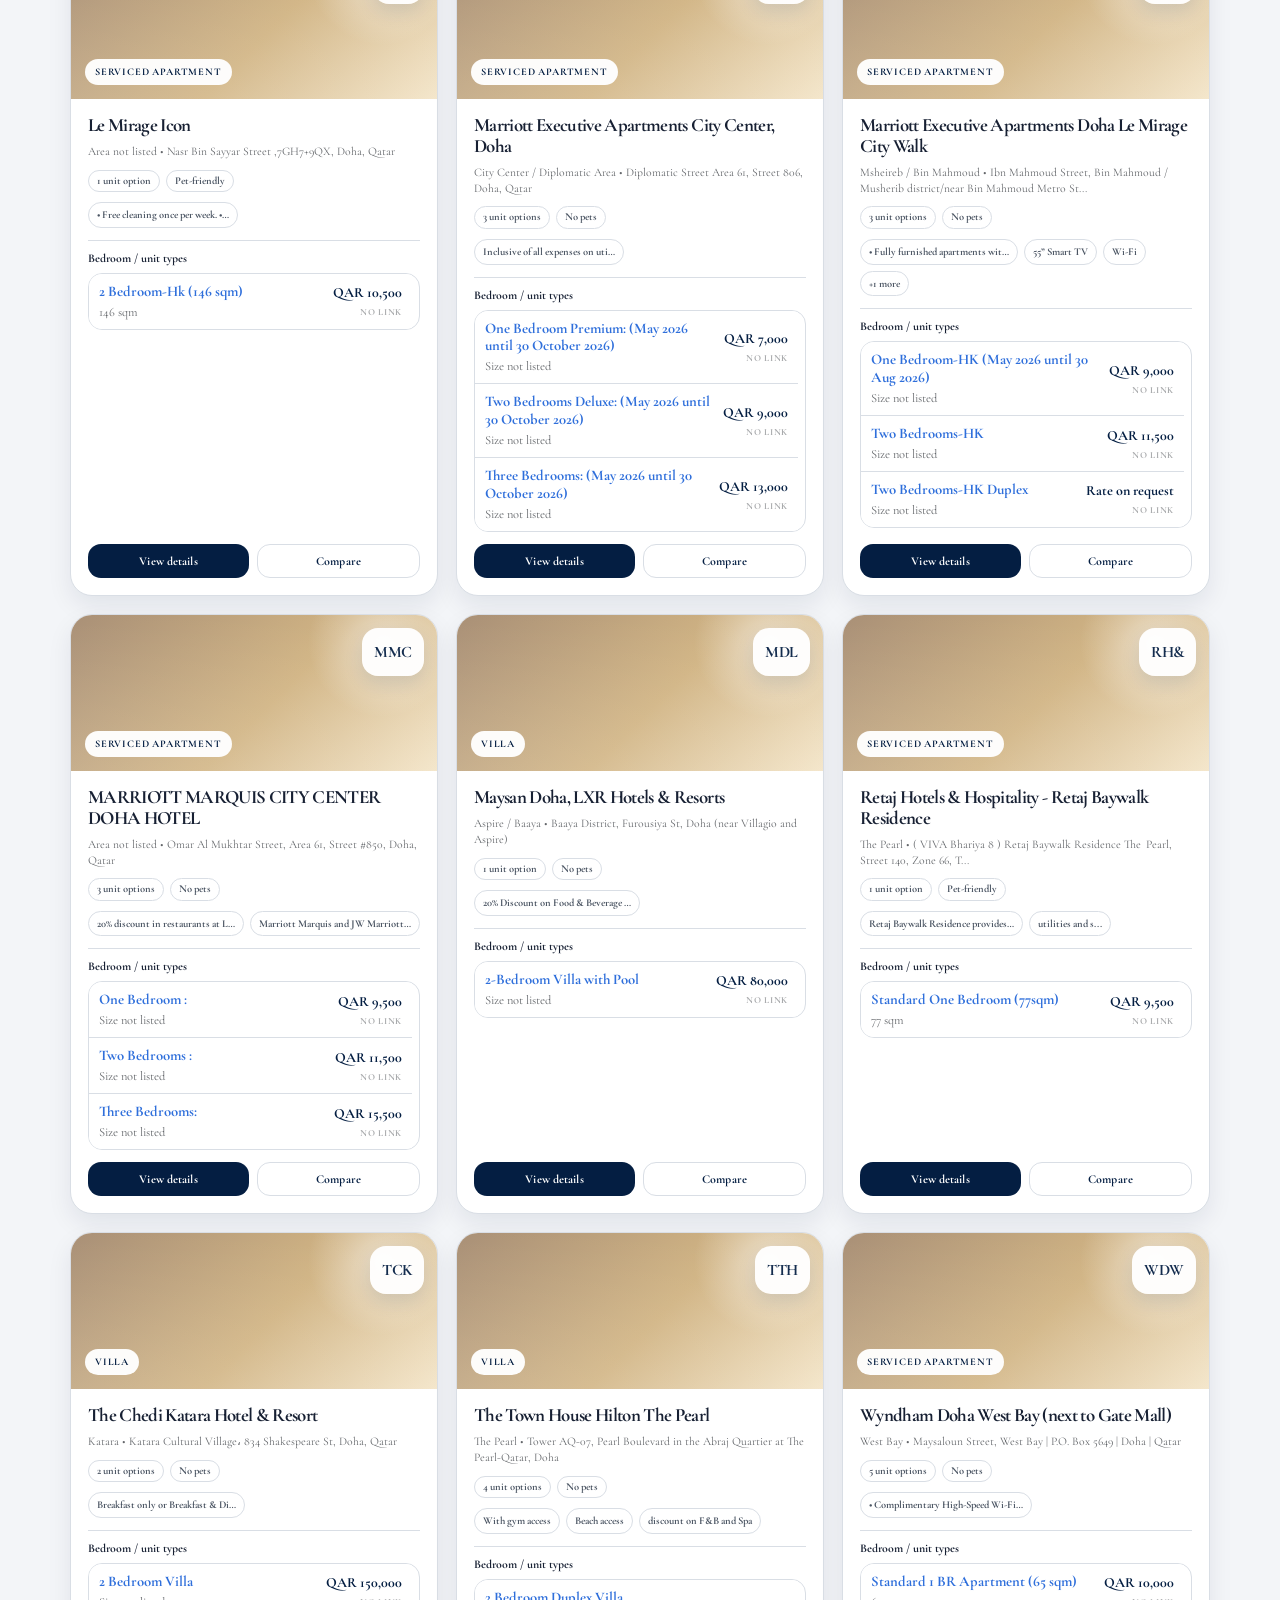
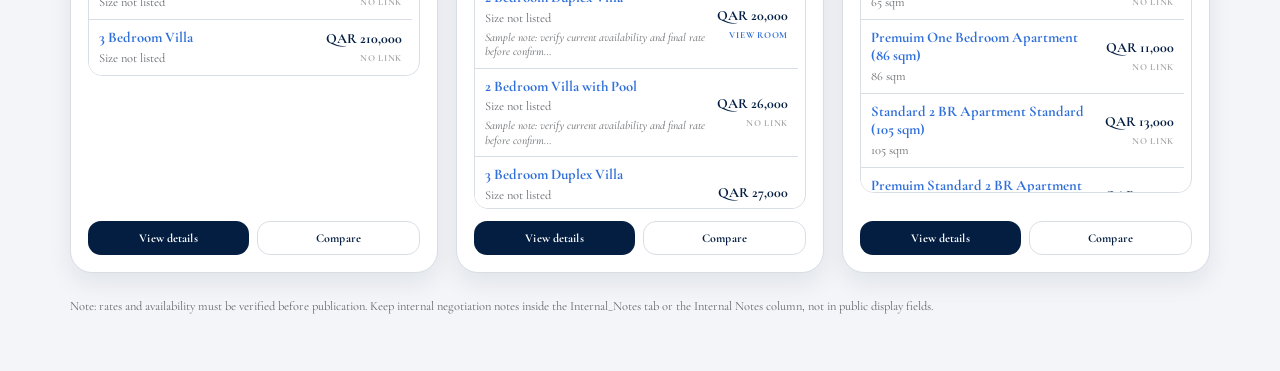
==== commit 07719248: "Update index.html" ====
--- a/index.html
+++ b/index.html
@@ -60,7 +60,6 @@
             <option value="name">Name A-Z</option>
             <option value="price-low">Price: low to high</option>
             <option value="price-high">Price: high to low</option>
-            <option value="bedrooms">Bedrooms</option>
           </select>
         </div>
       </div>
--- a/styles.css
+++ b/styles.css
@@ -1355,3 +1355,13 @@
     max-width: none;
   }
 }
+.hero-office {
+  margin: 10px 0 12px;
+}
+
+.hero-office p {
+  margin: 0;
+  line-height: 1.15;
+  font-size: 1rem;
+  color: #F5F7FA;
+}
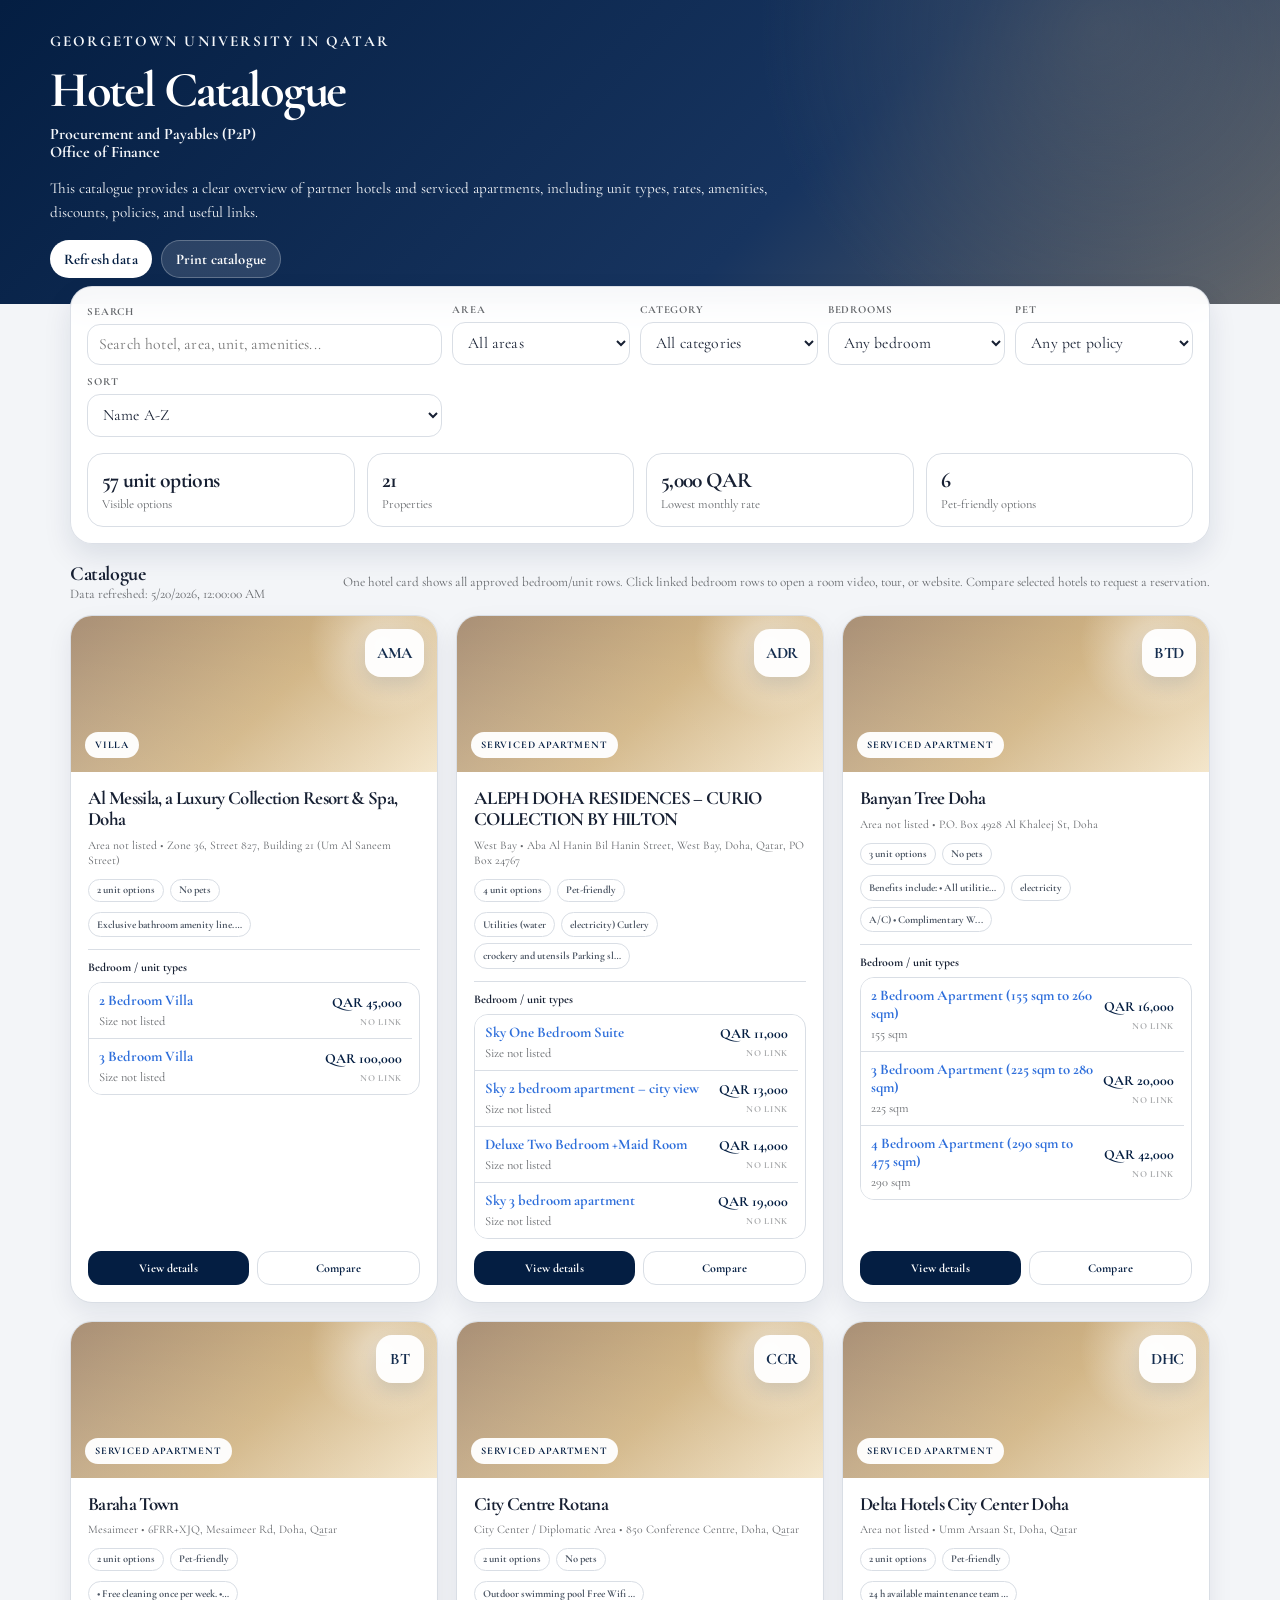
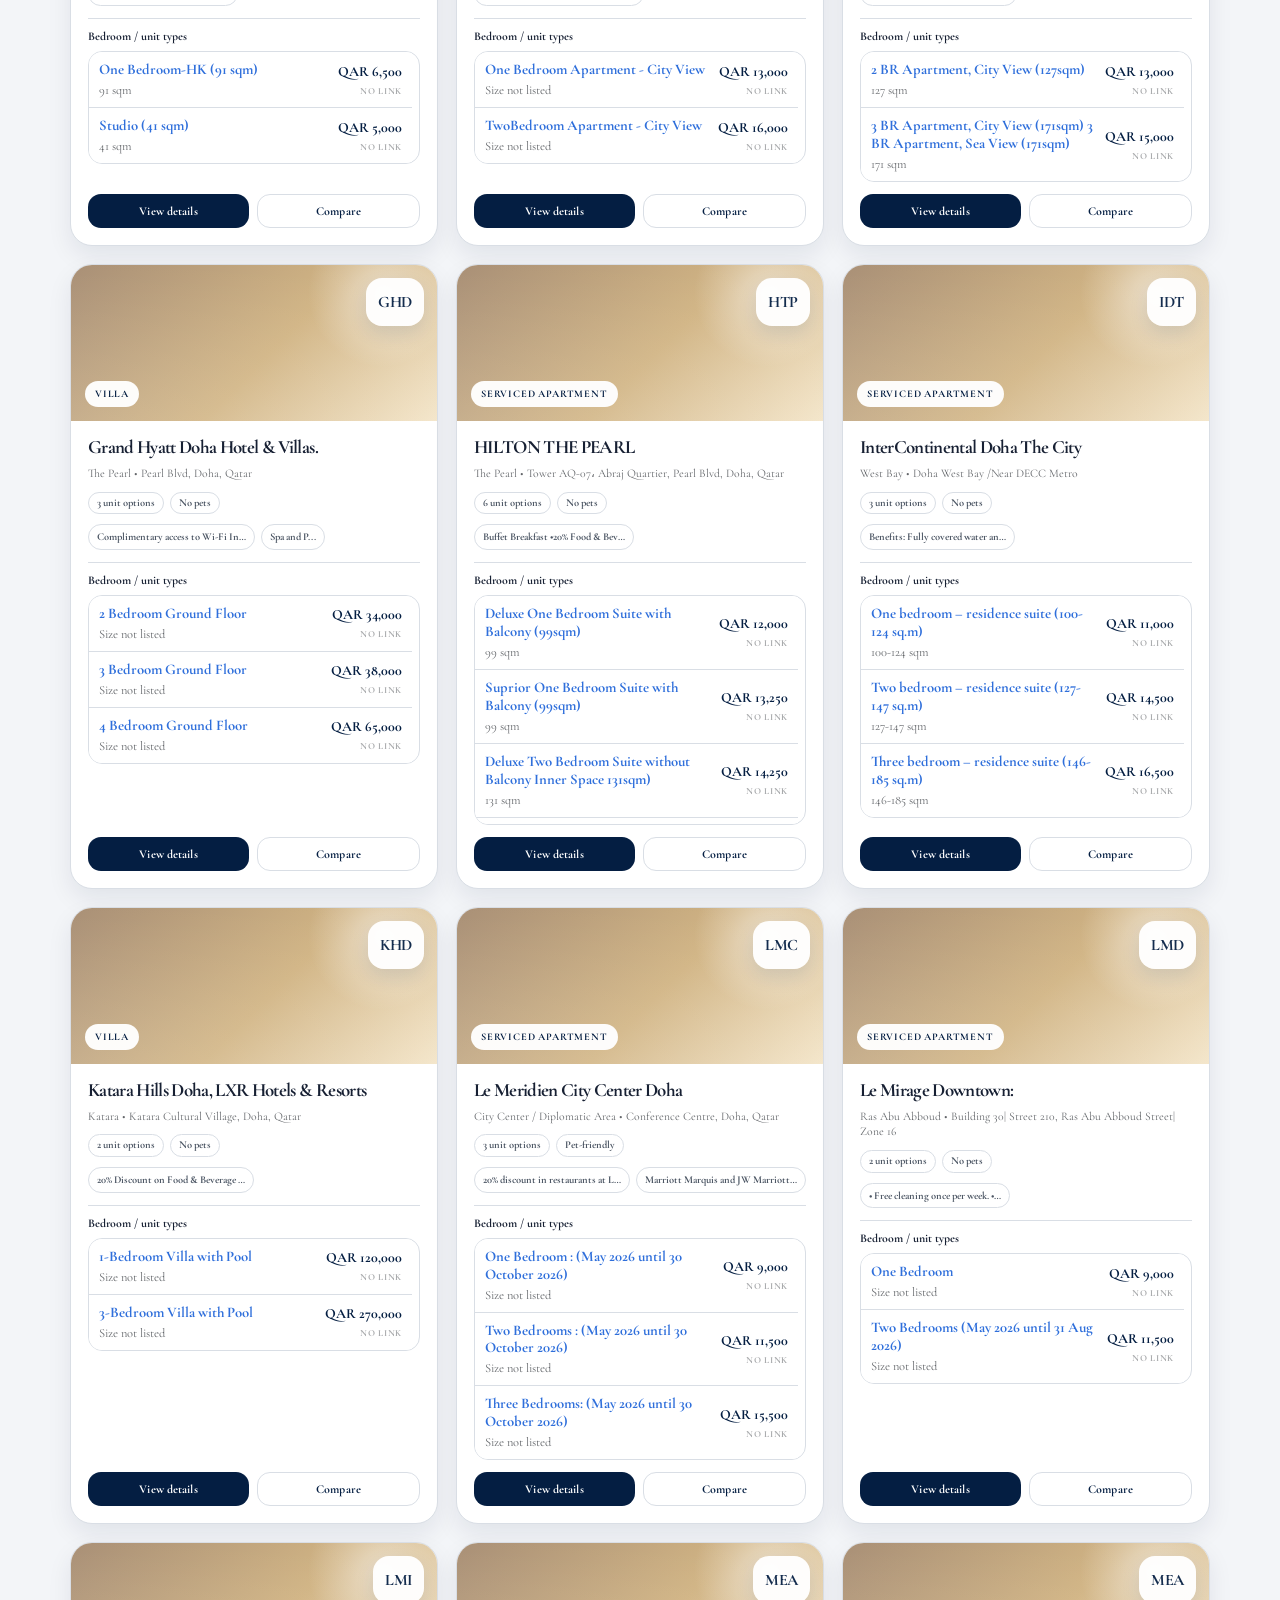
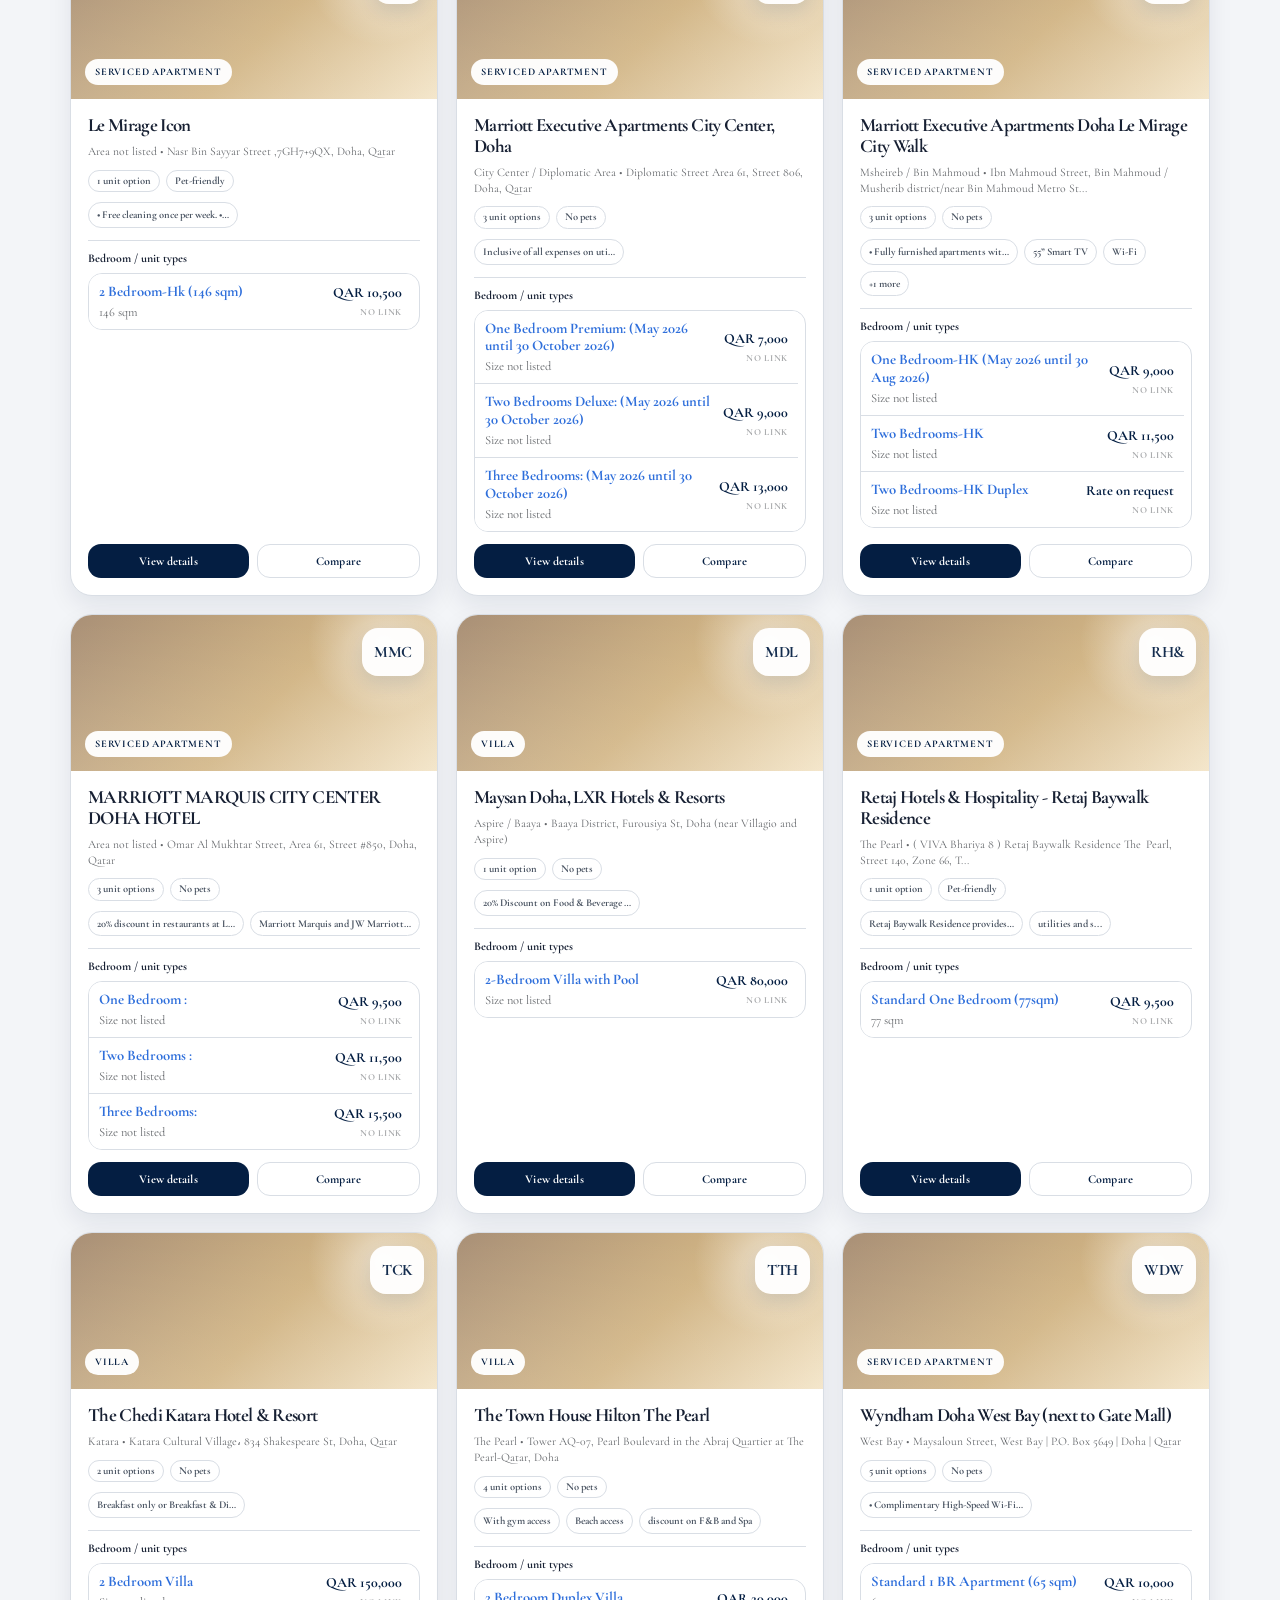
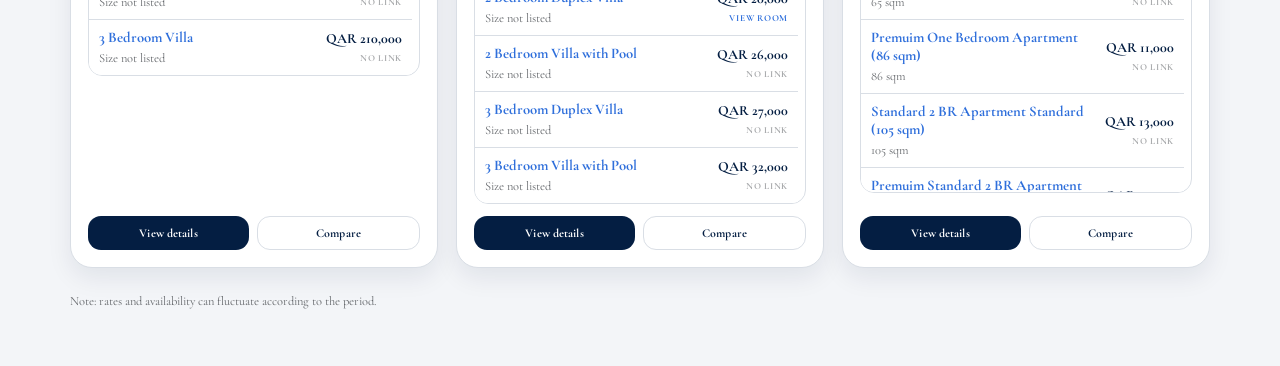
==== commit fe3ad2c4: "Update index.html" ====
--- a/index.html
+++ b/index.html
@@ -87,7 +87,7 @@
     </section>
 
     <p class="footer-note">
-      Note: rates and availability must be verified before publication. Keep internal negotiation notes inside the Internal_Notes tab or the Internal Notes column, not in public display fields.
+      Note: rates and availability can fluctuate according to the period. 
     </p>
   </main>
 
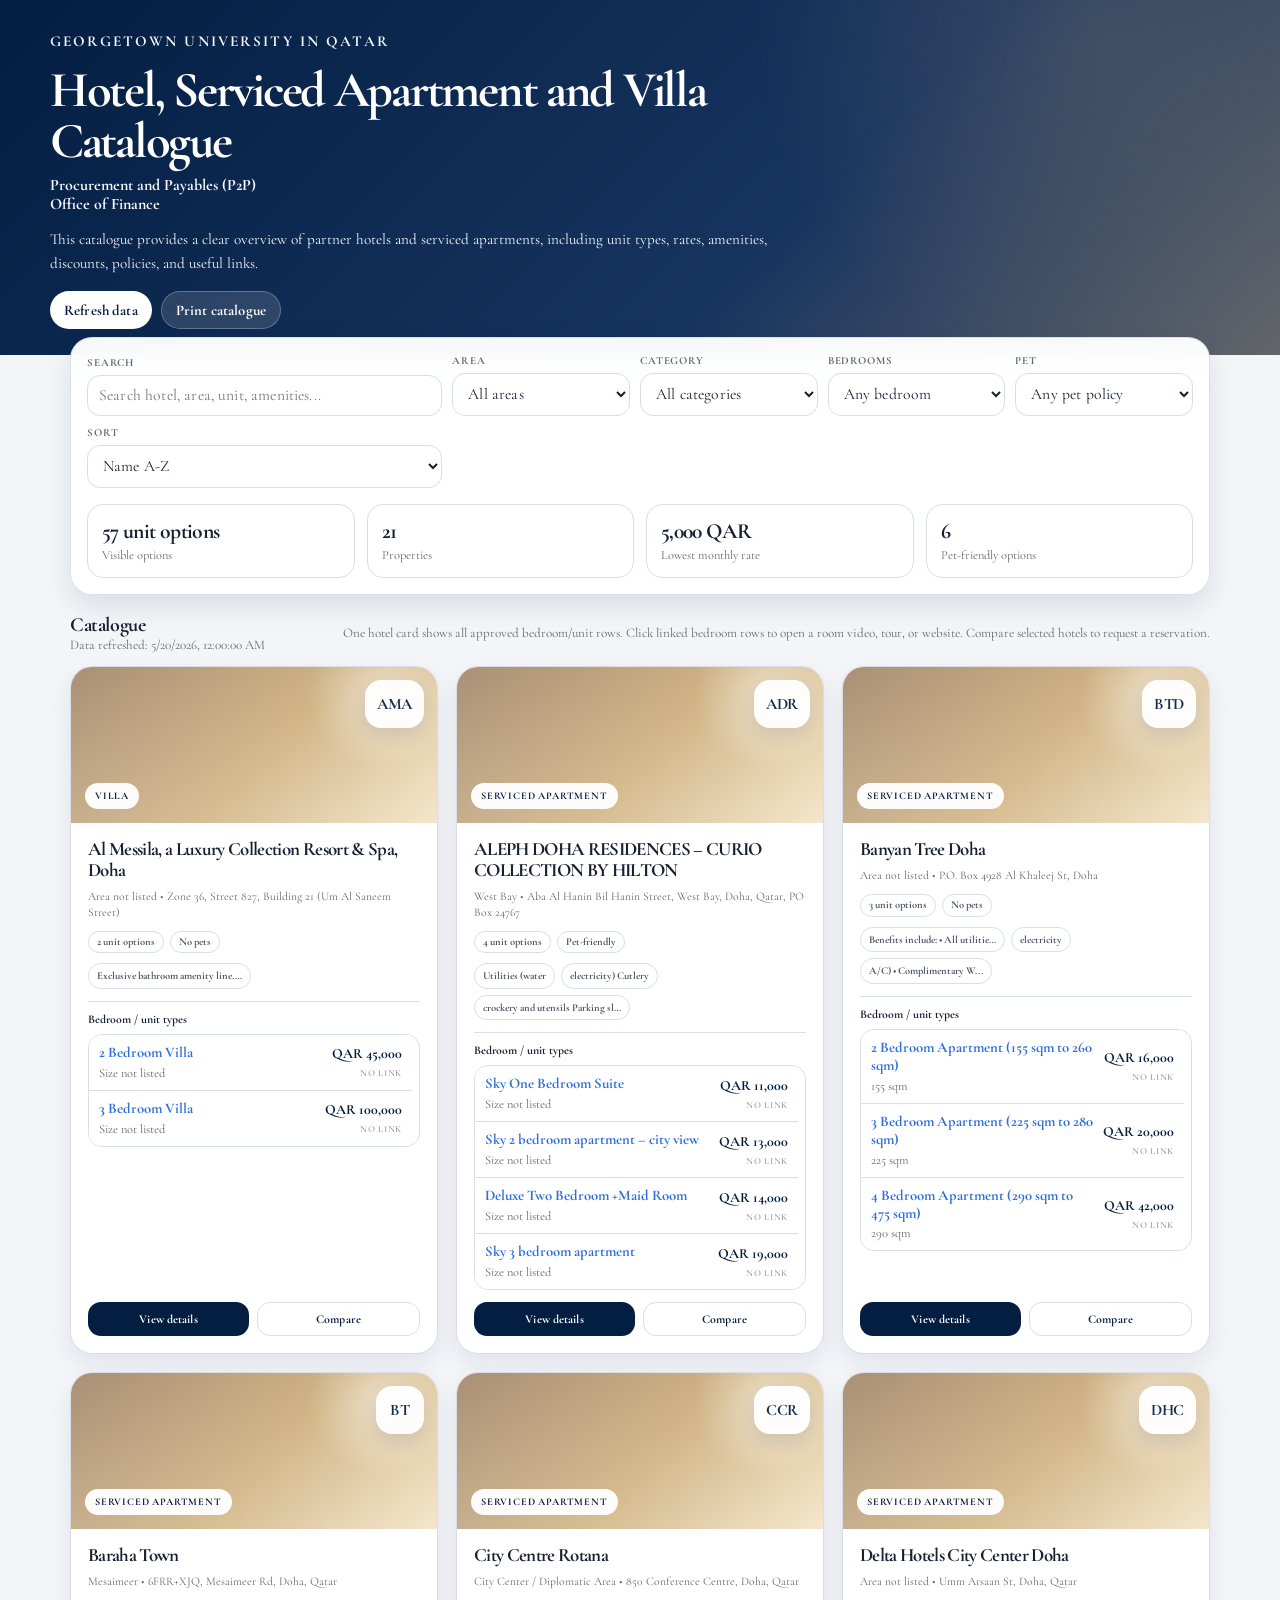
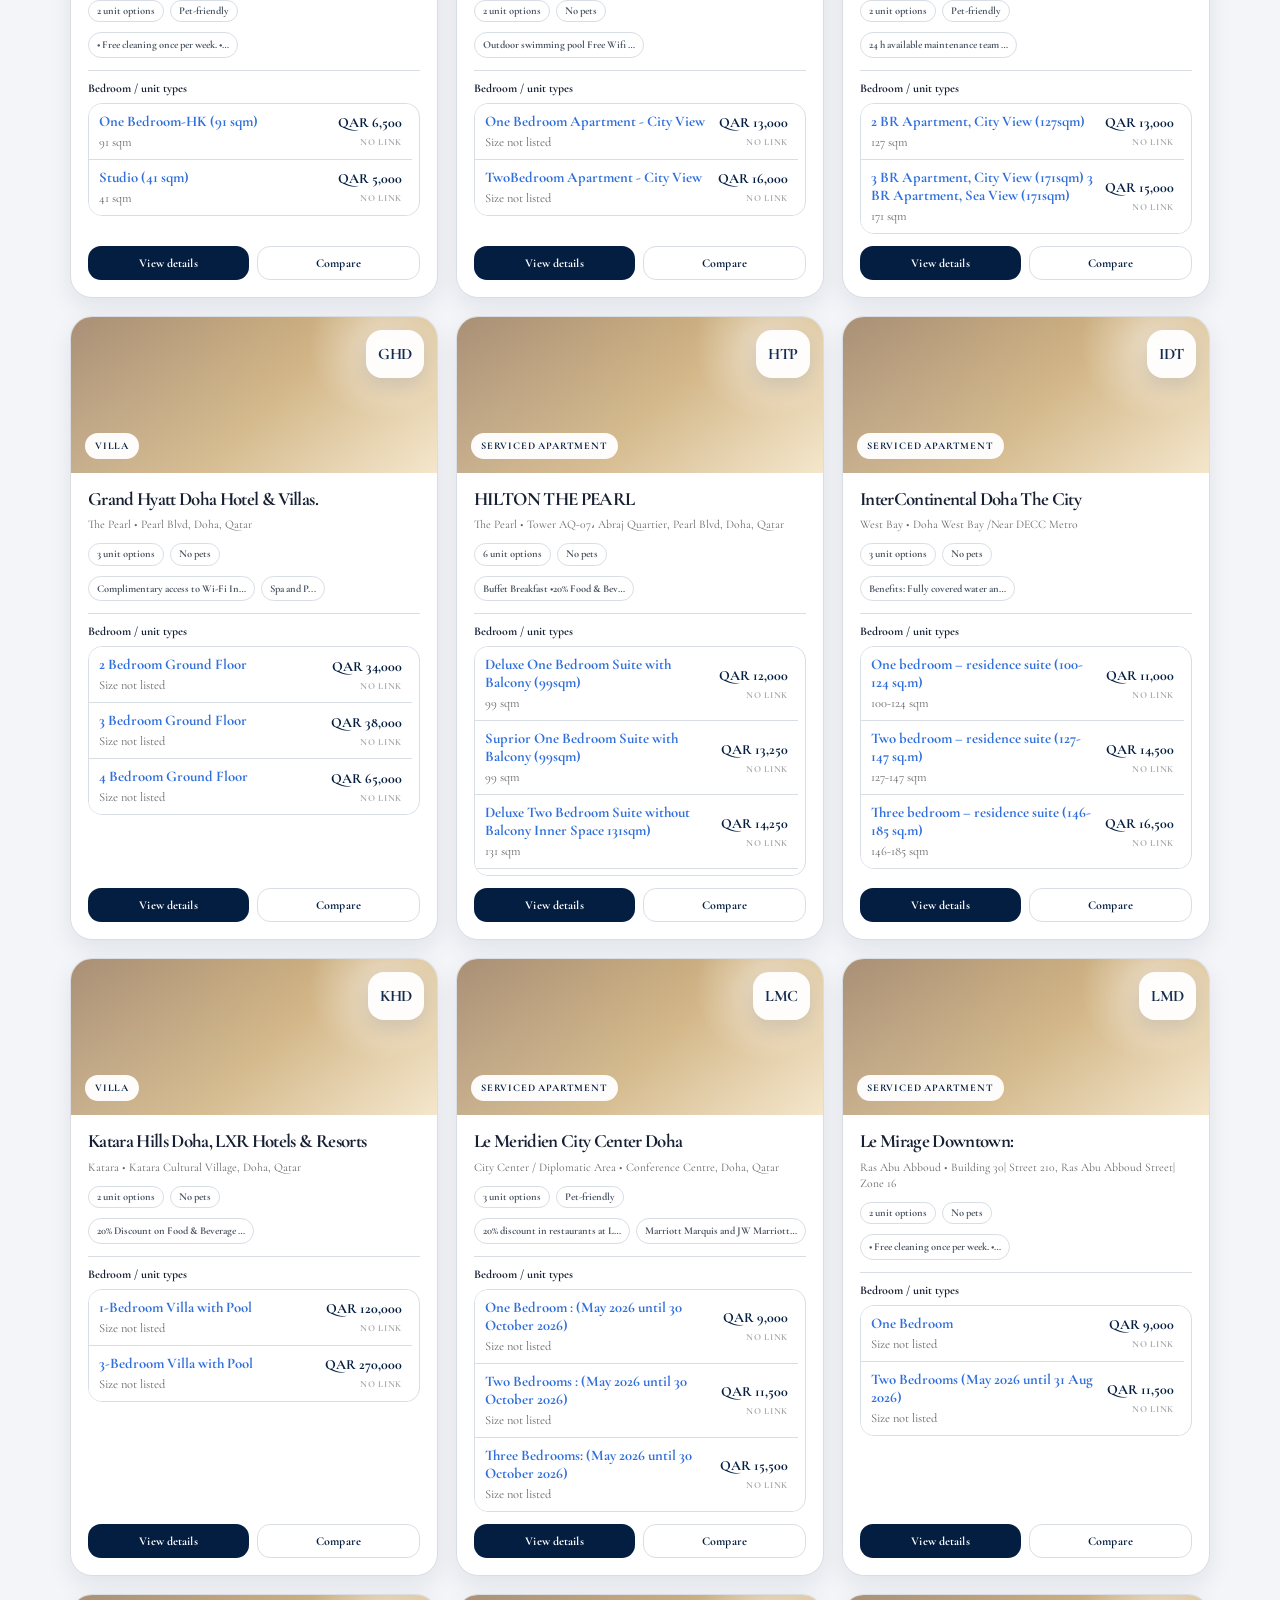
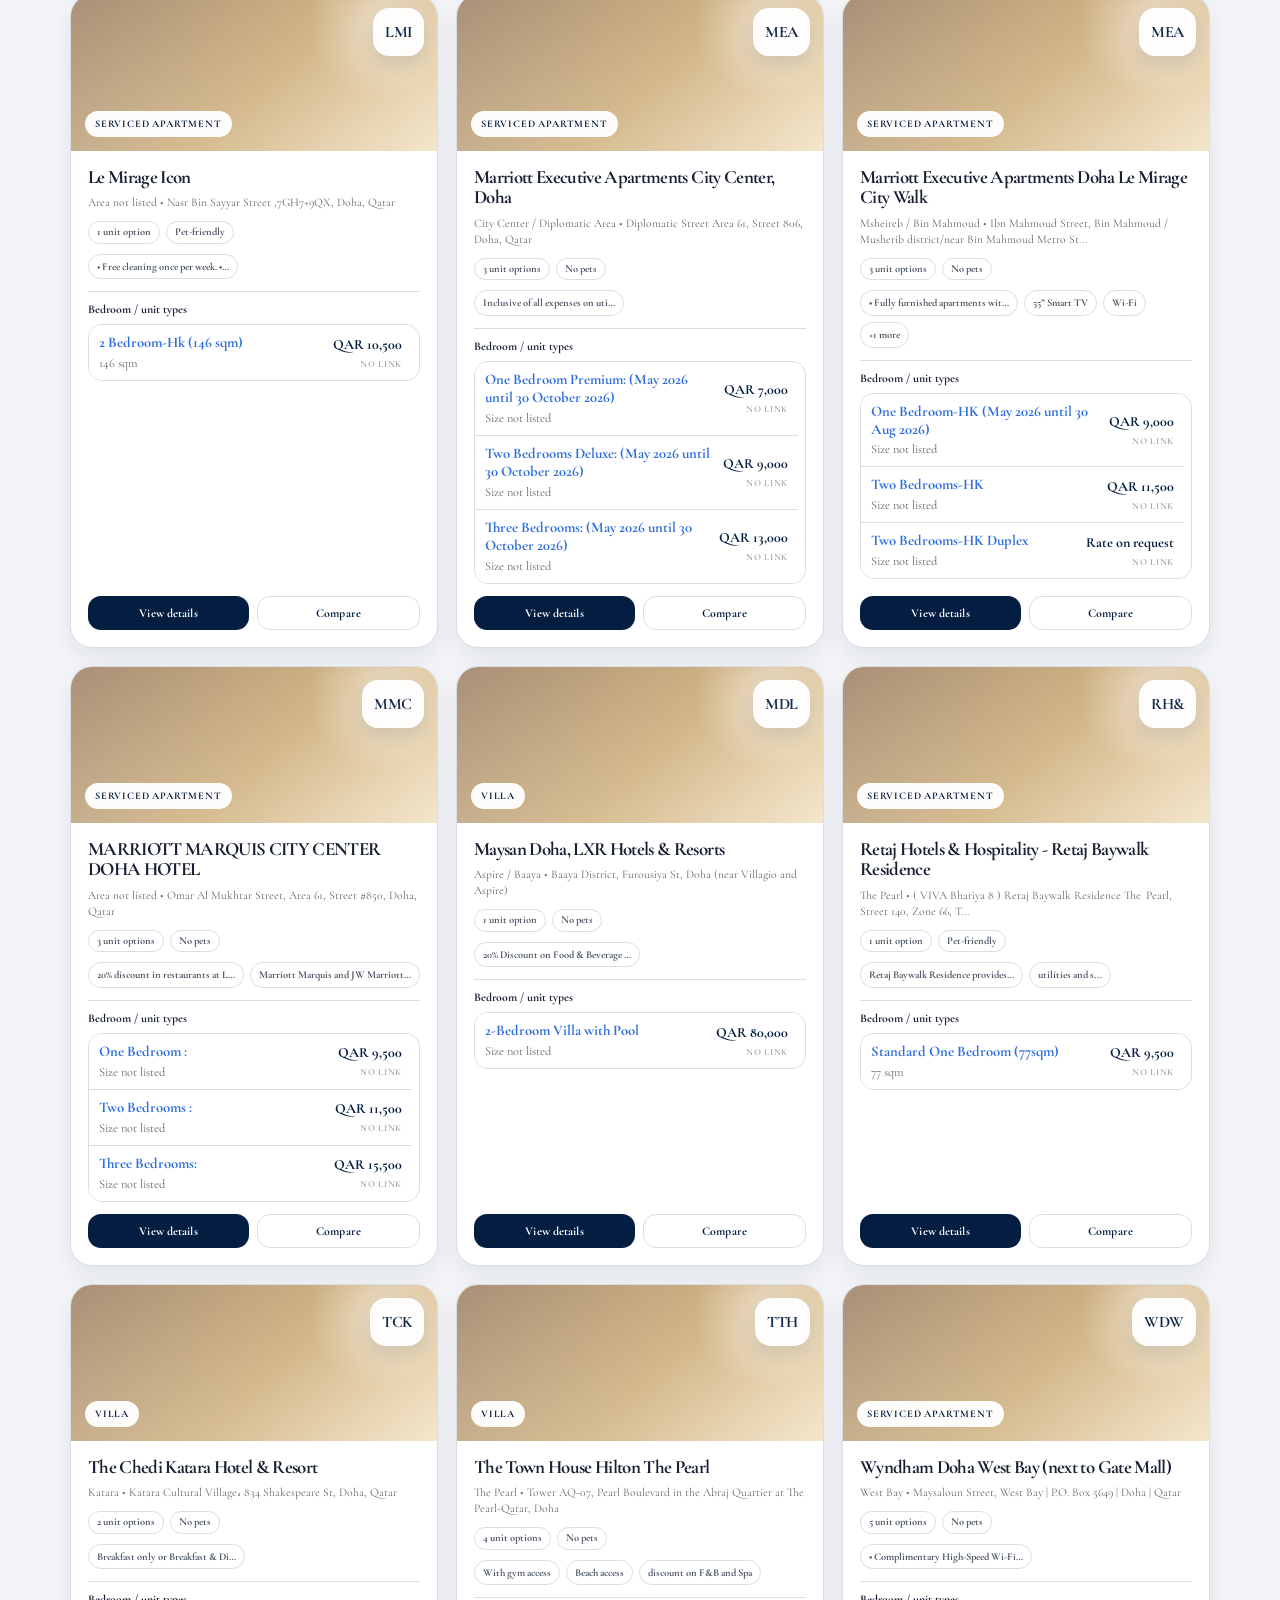
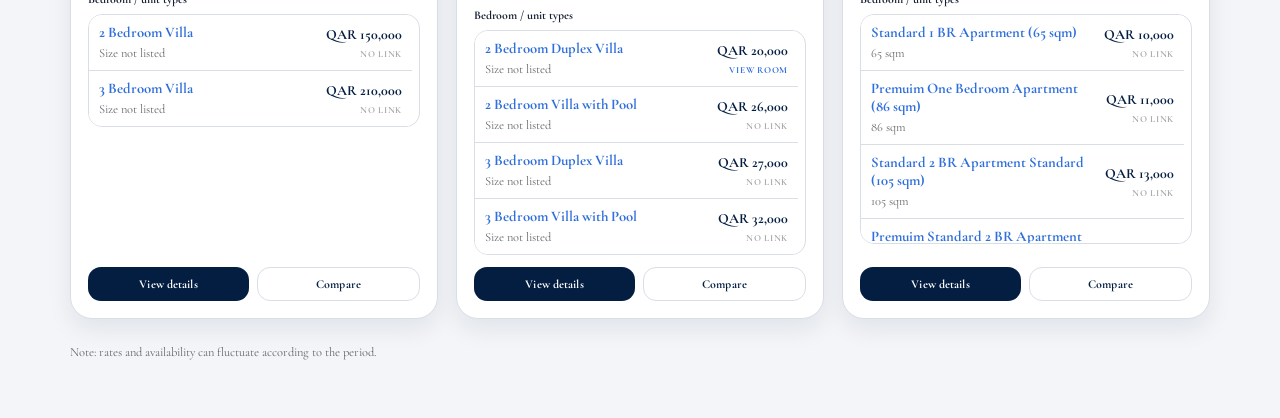
==== commit 23ec7782: "Update index.html" ====
--- a/index.html
+++ b/index.html
@@ -13,7 +13,7 @@
   <header class="hero">
     <div class="hero-inner">
       <p class="eyebrow">Georgetown University in Qatar</p>
-      <h1>Hotel Catalogue</h1>
+      <h1>Hotel, Serviced Apartment and Villa Catalogue</h1>
       <div class="hero-office">
          <p><b>Procurement and Payables (P2P)</b></p>
          <p><b>Office of Finance</b></p>
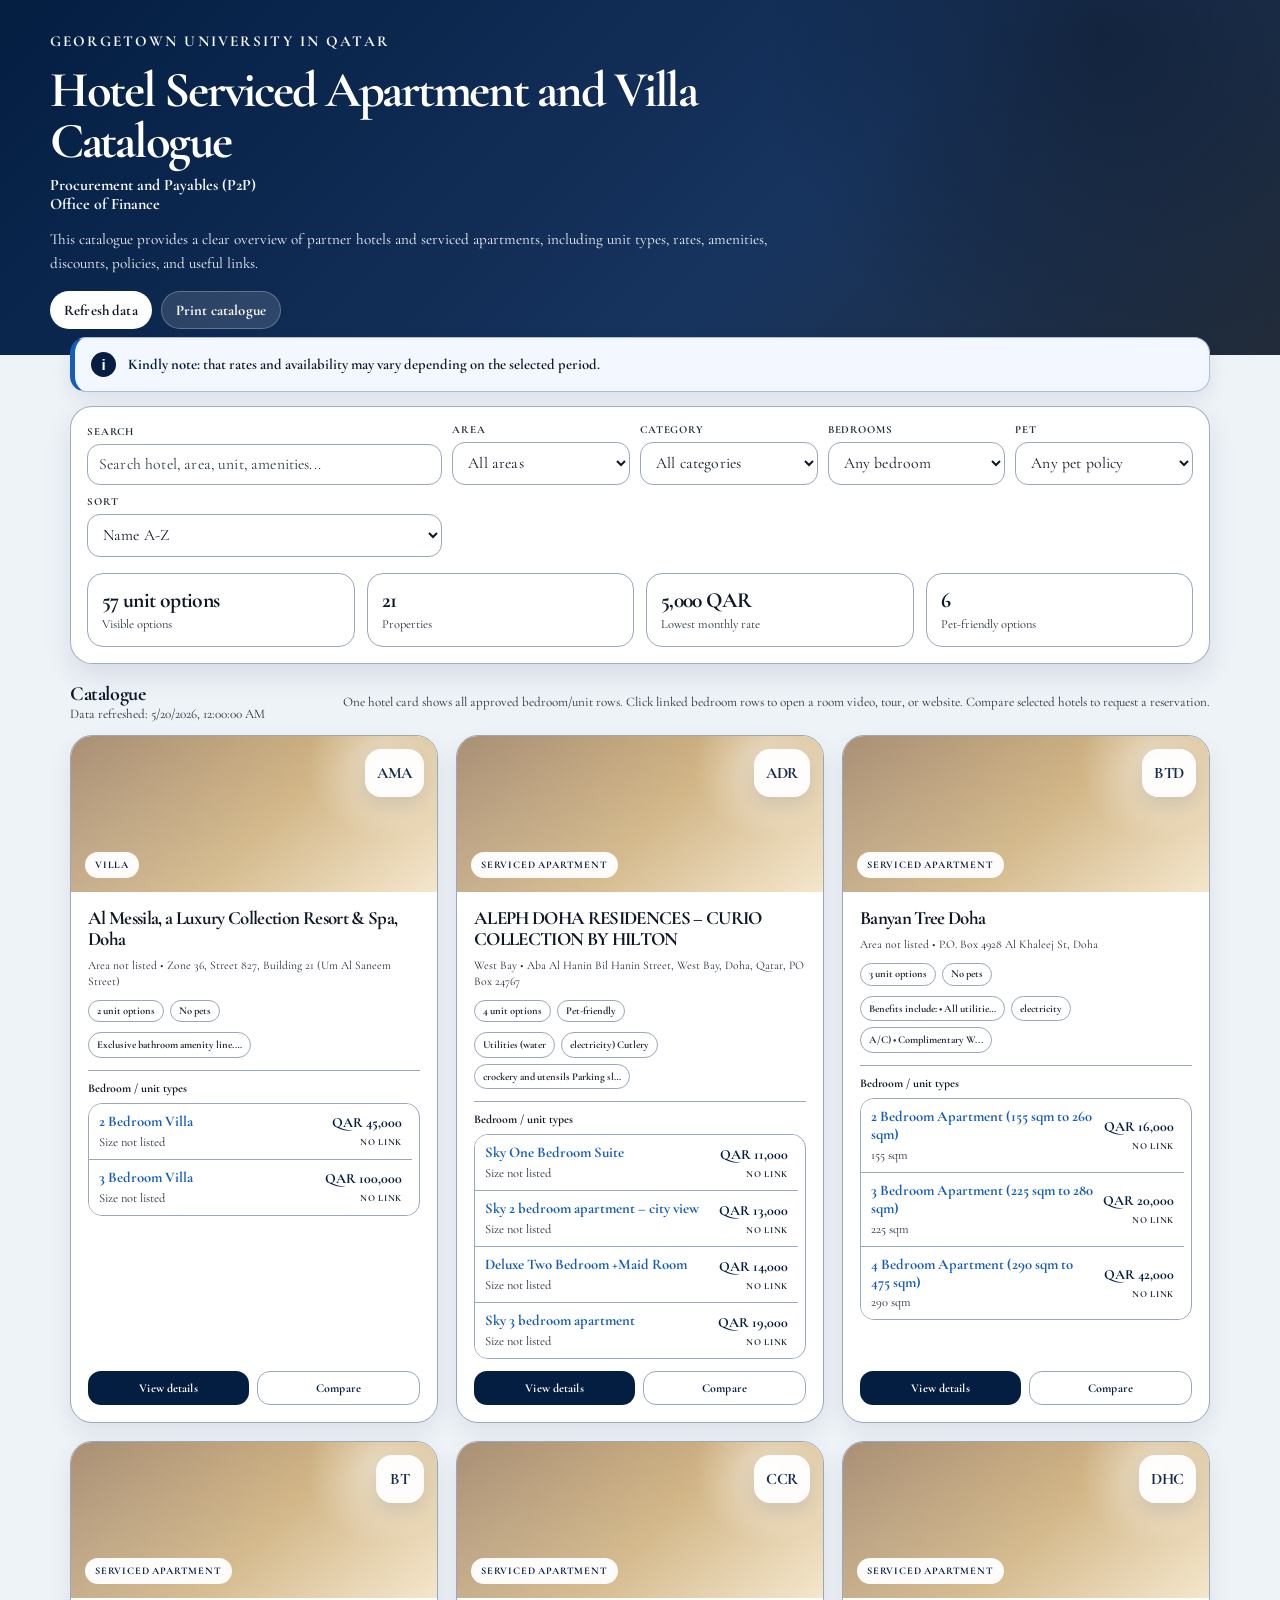
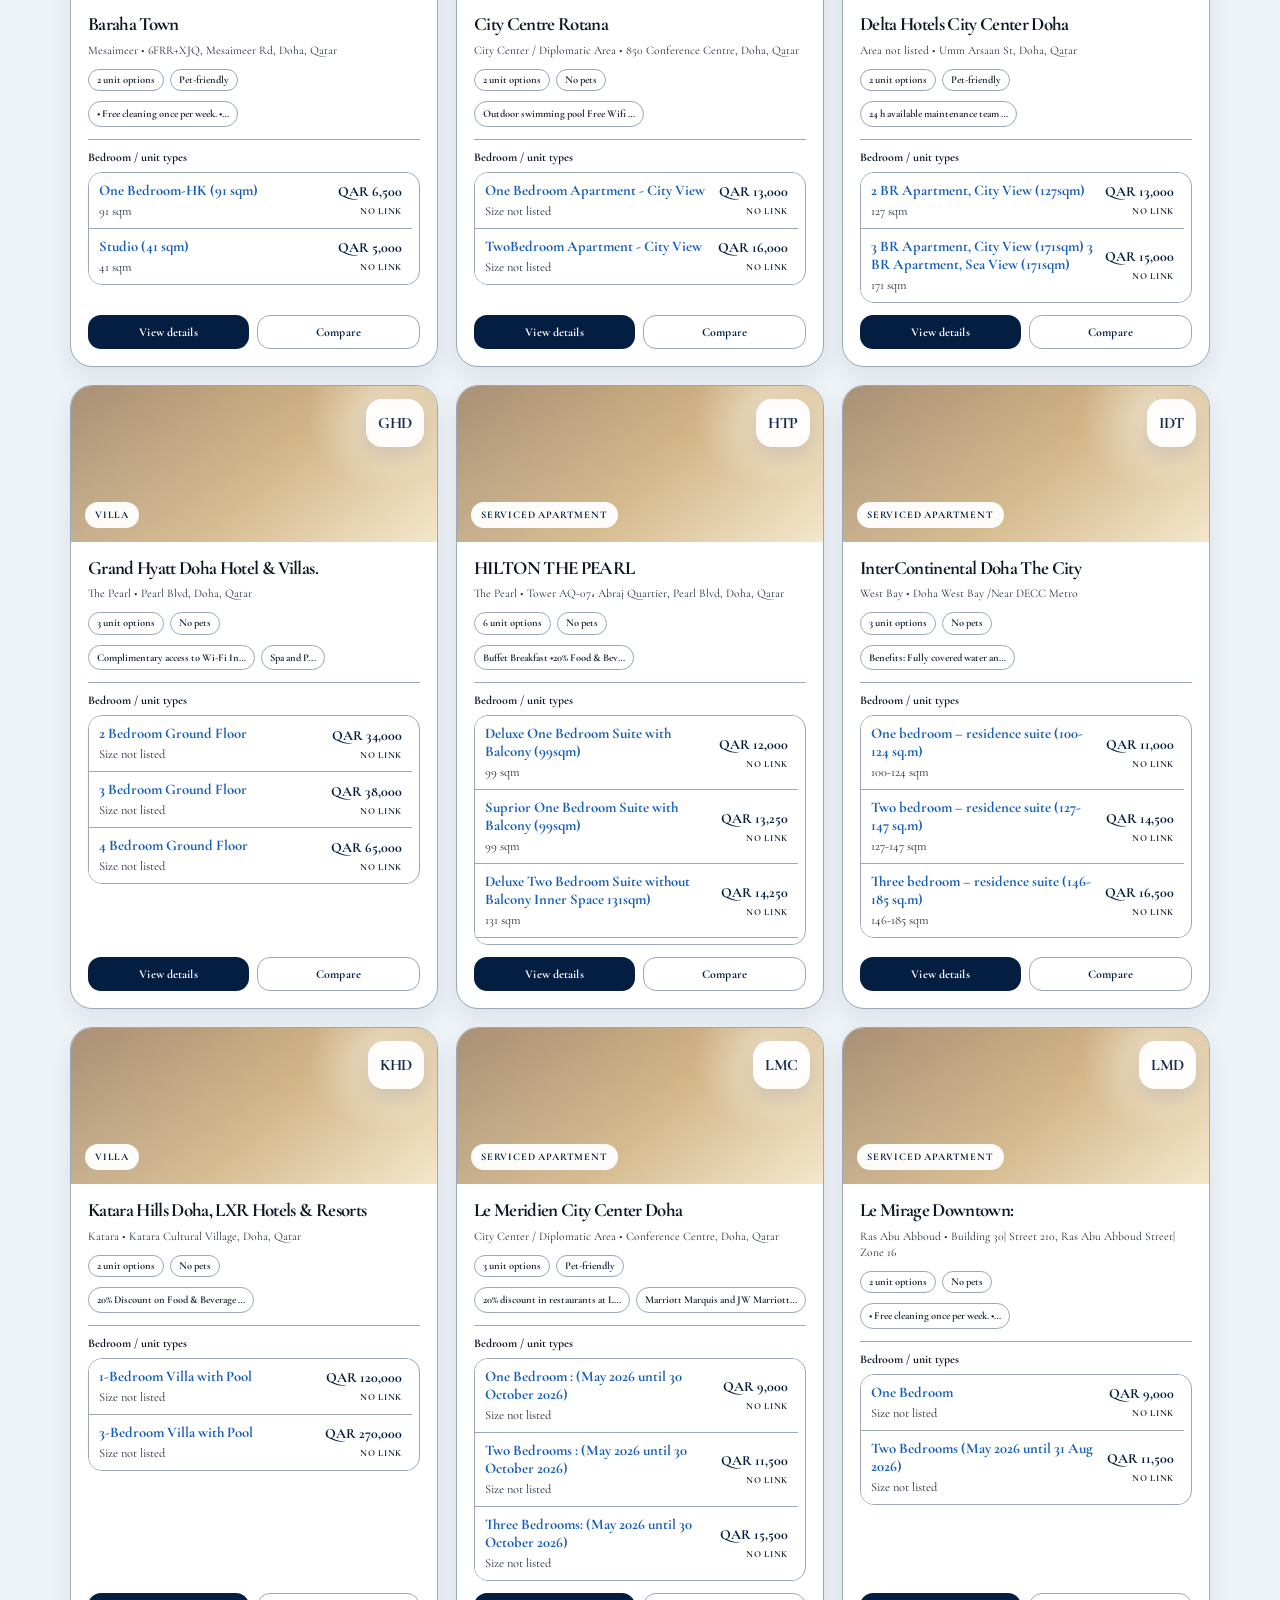
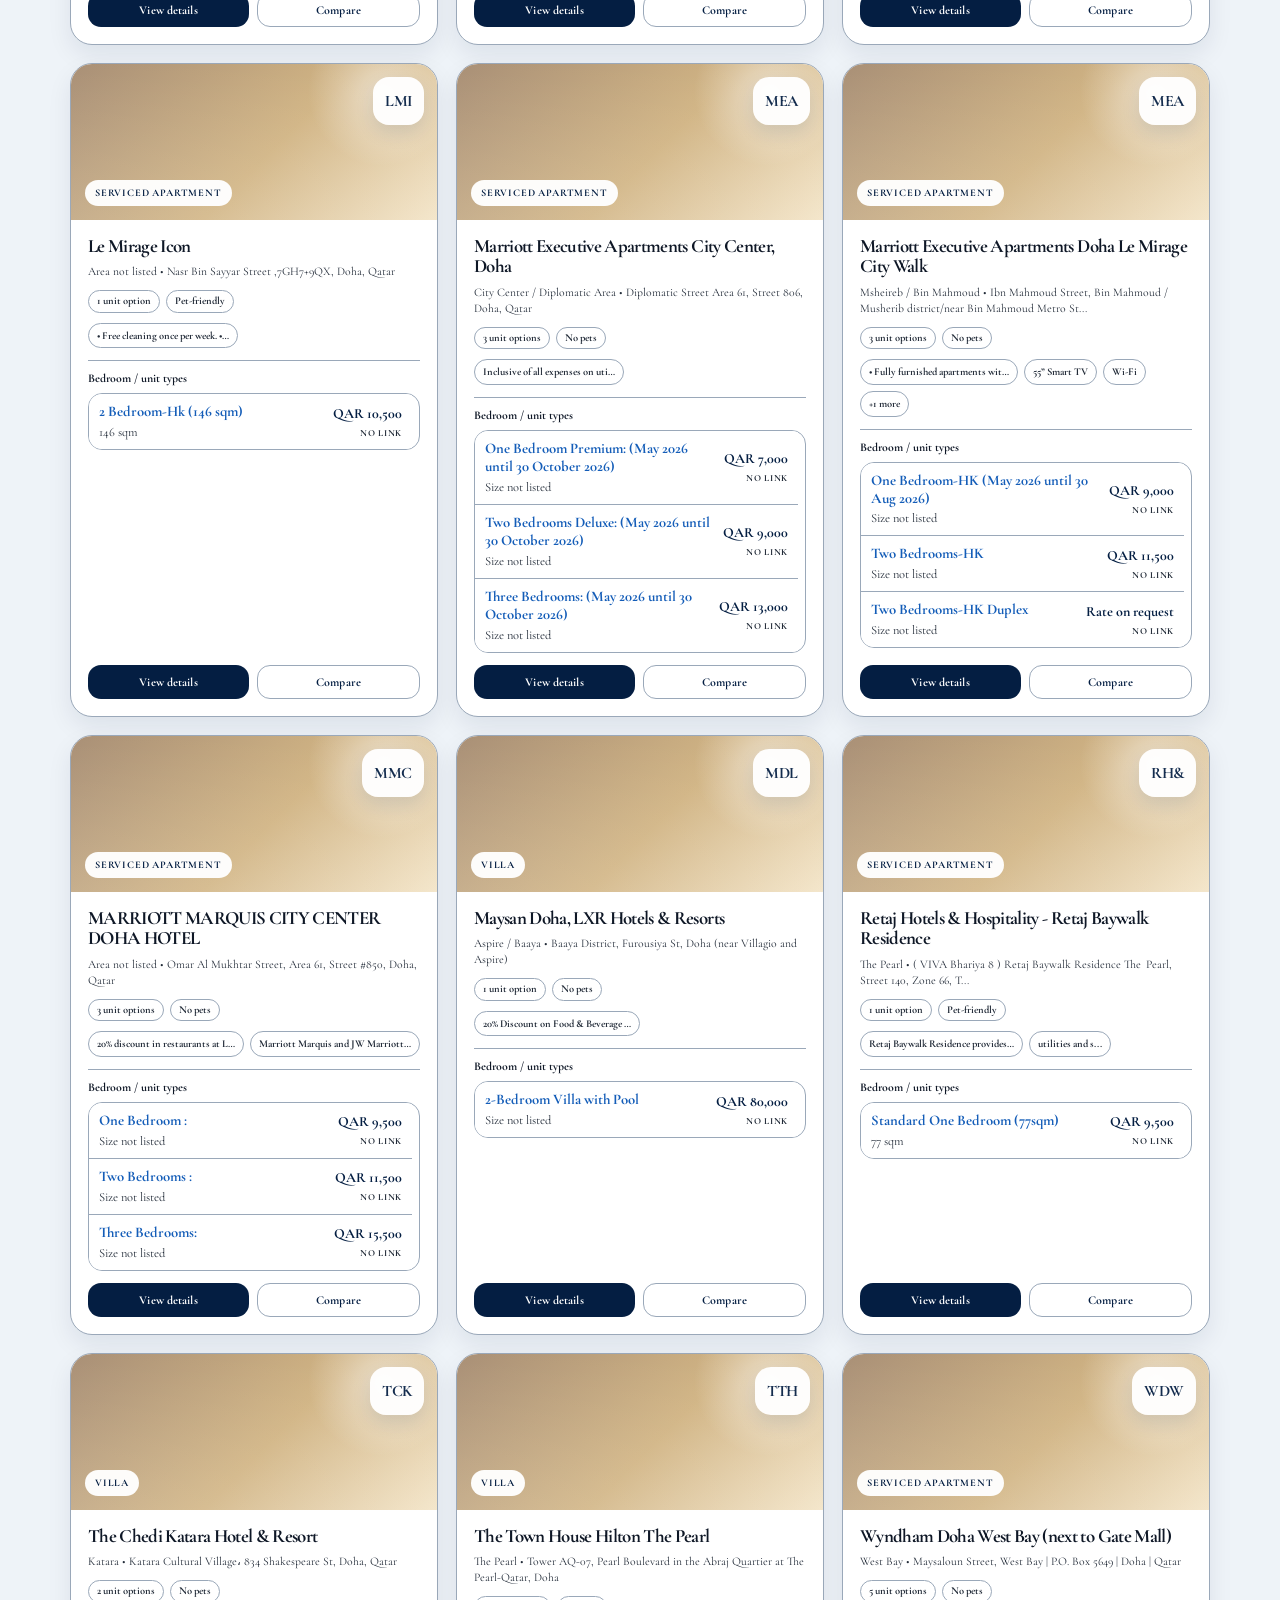
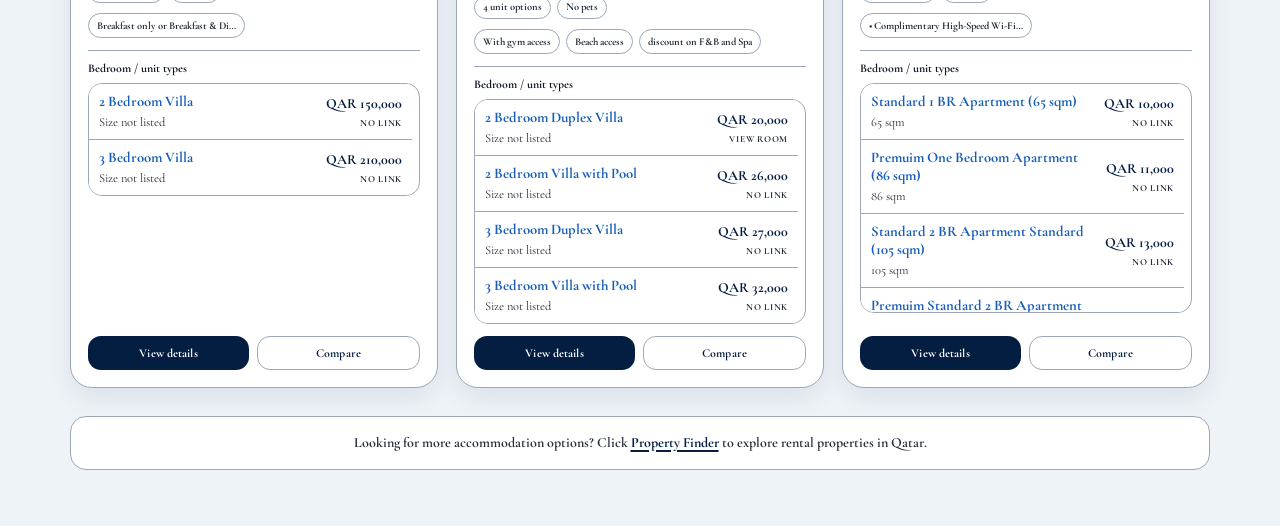
==== commit 3fbfa4e9: "Add files via upload" ====
--- a/index.html
+++ b/index.html
@@ -13,7 +13,7 @@
   <header class="hero">
     <div class="hero-inner">
       <p class="eyebrow">Georgetown University in Qatar</p>
-      <h1>Hotel, Serviced Apartment and Villa Catalogue</h1>
+      <h1>Hotel Serviced Apartment and Villa Catalogue</h1>
       <div class="hero-office">
          <p><b>Procurement and Payables (P2P)</b></p>
          <p><b>Office of Finance</b></p>
@@ -28,6 +28,11 @@
   </header>
 
   <main>
+    <section class="catalogue-notice" aria-label="Rate and availability notice">
+      <span class="catalogue-notice-icon" aria-hidden="true">i</span>
+      <p><strong>Kindly note:</strong> that rates and availability may vary depending on the selected period.</p>
+    </section>
+
     <section class="panel">
       <div class="toolbar">
         <div class="field">
@@ -87,7 +92,9 @@
     </section>
 
     <p class="footer-note">
-      Note: rates and availability can fluctuate according to the period. 
+      Looking for more accommodation options? Click
+      <a href="https://www.propertyfinder.qa/en/rent/properties-for-rent.html" target="_blank" rel="noopener noreferrer">Property Finder</a>
+      to explore rental properties in Qatar.
     </p>
   </main>
 
--- a/styles.css
+++ b/styles.css
@@ -1,13 +1,13 @@
 :root {
-  --ink: #172033;
-  --muted: #63666A;
-  --line: #D9DEE5;
-  --soft: #F4F5F7;
+  --ink: #0E1726;
+  --muted: #222B38;
+  --line: #9AA8B9;
+  --soft: #F1F4F8;
   --card: #FFFFFF;
   --navy: #041E42;
-  --blue: #2F6FDB;
-  --gray: #63666A;
-  --silver: #EEF1F4;
+  --blue: #145DB8;
+  --gray: #222B38;
+  --silver: #E5EBF2;
   --green: #246B3D;
   --red: #A33D2D;
   --shadow: 0 12px 28px rgba(4, 30, 66, 0.10);
@@ -22,7 +22,7 @@
   margin: 0;
   font-family: "Inter", Arial, sans-serif;
   color: var(--ink);
-  background: #F3F5F8;
+  background: #EEF3F8;
 }
 h1,
 h2,
@@ -36,8 +36,8 @@
 
 .hero {
   background:
-    radial-gradient(circle at 86% 10%, rgba(99,102,106,0.42), transparent 30%),
-    linear-gradient(135deg, #041E42, #17345F 62%, #63666A);
+    radial-gradient(circle at 86% 10%, rgba(14, 23, 38, 0.50), transparent 30%),
+    linear-gradient(135deg, #041E42, #17345F 62%, var(--gray));
   color: white;
   padding: 30px 22px 26px;
 }
@@ -48,7 +48,7 @@
 }
 
 .eyebrow {
-  color: #D7DBE0;
+  color: #E8EEF7;
   font-size: 0.76rem;
   text-transform: uppercase;
   letter-spacing: 0.14em;
@@ -109,10 +109,51 @@
   padding: 0 20px;
 }
 
+.catalogue-notice {
+  display: flex;
+  align-items: center;
+  gap: 12px;
+  margin: 0 0 14px;
+  padding: 14px 16px;
+  border: 1px solid #A9BCE0;
+  border-left: 5px solid var(--blue);
+  border-radius: 16px;
+  background: #F3F7FF;
+  color: var(--ink);
+  box-shadow: 0 8px 20px rgba(4, 30, 66, 0.08);
+}
+
+.catalogue-notice-icon {
+  flex: 0 0 auto;
+  display: inline-grid;
+  place-items: center;
+  width: 25px;
+  height: 25px;
+  border-radius: 50%;
+  background: var(--navy);
+  color: #FFFFFF;
+  font-family: Arial, sans-serif;
+  font-size: 0.95rem;
+  font-weight: 900;
+  line-height: 1;
+}
+
+.catalogue-notice p {
+  margin: 0;
+  font-size: 0.92rem;
+  font-weight: 650;
+  line-height: 1.45;
+}
+
+.catalogue-notice strong {
+  color: var(--navy);
+  font-weight: 900;
+}
+
 .panel {
   background: rgba(255,255,255,0.96);
   backdrop-filter: blur(15px);
-  border: 1px solid rgba(217,222,229,0.92);
+  border: 1px solid rgba(154, 168, 185, 0.92);
   box-shadow: var(--shadow);
   border-radius: var(--radius);
   padding: 16px;
@@ -306,7 +347,7 @@
   border-radius: 999px;
   padding: 5px 8px;
   font-size: 0.66rem;
-  color: #4B5563;
+  color: var(--muted);
   font-weight: 800;
   line-height: 1;
 }
@@ -332,7 +373,7 @@
 }
 
 .amenities {
-  color: #4B5563;
+  color: var(--muted);
   font-size: 0.72rem;
   line-height: 1.45;
   min-height: 0;
@@ -352,7 +393,7 @@
   border-radius: 999px;
   padding: 6px 8px;
   font-size: 0.66rem;
-  color: #4B5563;
+  color: var(--muted);
   font-weight: 700;
   line-height: 1.1;
   white-space: nowrap;
@@ -387,7 +428,7 @@
 .empty {
   padding: 34px;
   text-align: center;
-  border: 1px dashed #B8BDC4;
+  border: 1px dashed #66758A;
   border-radius: var(--radius);
   background: white;
   color: var(--muted);
@@ -420,8 +461,8 @@
 
 .modal-hero {
   height: 220px;
-  background: linear-gradient(135deg, #041E42, #63666A 60%, #D7DBE0);
-  color: var(--navy);
+  background: linear-gradient(135deg, #041E42, var(--gray) 60%, #314154);
+  color: #FFFFFF;
   position: relative;
   display: grid;
   place-items: center;
@@ -467,7 +508,7 @@
   white-space: pre-line;
   margin: 0;
   line-height: 1.52;
-  color: #4B5563;
+  color: var(--muted);
   font-size: 0.86rem;
 }
 
@@ -525,10 +566,28 @@
 }
 
 .footer-note {
-  margin-top: 24px;
-  color: var(--muted);
-  font-size: 0.78rem;
-  line-height: 1.5;
+  margin: 28px 0 0;
+  padding: 15px 18px;
+  border: 1px solid var(--line);
+  border-radius: 16px;
+  background: #FFFFFF;
+  color: var(--muted);
+  font-size: 0.88rem;
+  font-weight: 650;
+  line-height: 1.55;
+  text-align: center;
+}
+
+.footer-note a {
+  color: var(--navy);
+  font-weight: 850;
+  text-decoration-thickness: 2px;
+  text-underline-offset: 3px;
+}
+
+.footer-note a:hover,
+.footer-note a:focus-visible {
+  color: var(--blue);
 }
 
 /* Grouped hotel view: one hotel card can display many bedroom/unit types. */
@@ -616,7 +675,7 @@
 
 .muted-link {
   color: var(--muted) !important;
-  opacity: 0.55;
+  opacity: 0.72;
 }
 
 .unit-row strong,
@@ -685,6 +744,10 @@
   main {
     padding: 0 14px;
   }
+  .catalogue-notice {
+    align-items: flex-start;
+    padding: 13px 14px;
+  }
   .hotel-title-row,
   .unit-row,
   .unit-option-line {
@@ -778,7 +841,7 @@
 }
 
 .rate-note-inline {
-  color: #5B6472 !important;
+  color: #222B38 !important;
   font-style: italic;
   margin-top: 4px !important;
 }
@@ -840,7 +903,7 @@
 
 .compare-unit-line {
   padding: 5px 0;
-  border-bottom: 1px solid rgba(217,222,229,0.72);
+  border-bottom: 1px solid rgba(154,168,185,0.72);
 }
 
 .compare-unit-line:last-child {
@@ -925,13 +988,13 @@
 .unit-row strong,
 .unit-option-line strong,
 .compare-unit-line strong {
-  color: #2F6FDB;
+  color: var(--blue);
 }
 
 .rate-note-inline {
   display: block;
   margin-top: 3px;
-  color: #63666A !important;
+  color: var(--muted) !important;
   font-size: 0.72rem !important;
   line-height: 1.25;
   font-style: italic;
@@ -944,7 +1007,7 @@
 
 .rate-note-item {
   background: #FFFFFF;
-  border: 1px solid #D9DEE5;
+  border: 1px solid var(--line);
   border-radius: 13px;
   padding: 10px 11px;
 }
@@ -1043,7 +1106,7 @@
 .compare-scroll::-webkit-scrollbar-thumb,
 .compare-unit-scroll::-webkit-scrollbar-thumb,
 .compare-unit-picker-list::-webkit-scrollbar-thumb {
-  background: rgba(99, 102, 106, 0.42);
+  background: rgba(34, 43, 56, 0.70);
   border-radius: 999px;
 }
 
@@ -1060,7 +1123,7 @@
 
 .compare-panel {
   background: rgba(255, 255, 255, 0.98);
-  border: 1px solid rgba(217, 222, 229, 0.96);
+  border: 1px solid rgba(154, 168, 185, 0.96);
   border-radius: 20px;
   box-shadow: 0 18px 38px rgba(4, 30, 66, 0.16);
   overflow: hidden;
@@ -1197,7 +1260,7 @@
   gap: 8px;
   align-items: start;
   padding: 6px 0;
-  border-bottom: 1px solid rgba(217, 222, 229, 0.78);
+  border-bottom: 1px solid rgba(154, 168, 185, 0.78);
 }
 
 .compare-unit-main {
@@ -1365,3 +1428,100 @@
   font-size: 1rem;
   color: #F5F7FA;
 }
+
+
+/* === High-contrast text pass ===
+   Near-black and charcoal replace grey text everywhere. Pale blue-white surfaces are kept
+   intentionally so cards, inputs, and tables remain calm rather than visually heavy. */
+:root {
+  --ink: #0E1726;
+  --muted: #222B38;
+  --gray: #222B38;
+  --line: #9AA8B9;
+  --soft: #F1F4F8;
+  --silver: #E5EBF2;
+}
+
+body,
+input,
+select,
+textarea,
+button {
+  color: var(--ink);
+}
+
+::placeholder {
+  color: #2D3748;
+  opacity: 1;
+}
+
+.field label,
+.stat span,
+.small-note,
+.unit,
+.pill,
+.price small,
+.amenities,
+.amenity-chip,
+.empty,
+.detail-block p,
+.footer-note,
+.unit-list-head span,
+.unit-row span,
+.unit-option-line span,
+.muted-link,
+.rate-note-inline,
+.compare-heading span,
+.compare-unit-line span,
+.compare-unit-line em,
+.compare-count,
+.compare-collapsed-list span,
+.unit-remove-icon,
+.compare-unit-empty,
+.choice-text em {
+  color: var(--muted) !important;
+  opacity: 1;
+}
+
+input,
+select,
+.pill,
+.amenity-chip,
+.unit-list,
+.detail-block,
+.rate-note-item,
+.compare-panel,
+.compare-unit-choice,
+.footer-note {
+  border-color: var(--line);
+}
+
+.empty {
+  border-color: #66758A;
+}
+
+.hero {
+  background:
+    radial-gradient(circle at 86% 10%, rgba(14, 23, 38, 0.50), transparent 30%),
+    linear-gradient(135deg, #041E42, #17345F 62%, #222B38);
+}
+
+.modal-hero {
+  background: linear-gradient(135deg, #041E42, #222B38 60%, #314154);
+  color: #FFFFFF;
+}
+
+.unit-list::-webkit-scrollbar-thumb,
+.compare-scroll::-webkit-scrollbar-thumb,
+.compare-unit-scroll::-webkit-scrollbar-thumb,
+.compare-unit-picker-list::-webkit-scrollbar-thumb {
+  background: rgba(34, 43, 56, 0.70);
+}
+
+input:focus,
+select:focus,
+button:focus-visible,
+a:focus-visible {
+  outline: 3px solid rgba(20, 93, 184, 0.35);
+  outline-offset: 2px;
+}
